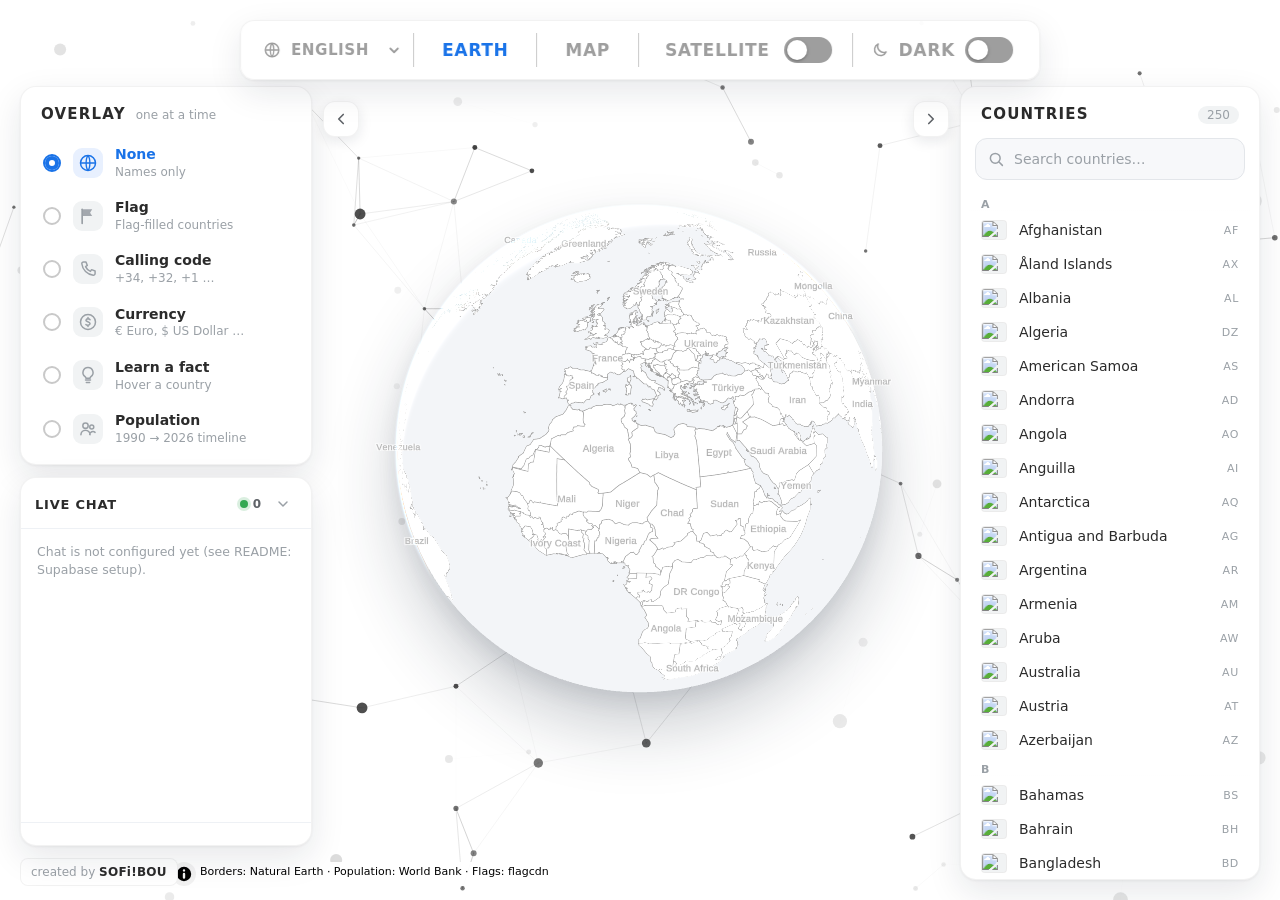
==== index.html @ edfe90d0 "Initial commit: GeoScope globe/map trainer" ====
<!doctype html>
<html lang="en" dir="ltr">
<head>
  <meta charset="utf-8">
  <meta name="viewport" content="width=device-width, initial-scale=1, viewport-fit=cover">
  <!-- Content Security Policy: no inline scripts or eval (wasm-unsafe-eval only allows the Arabic text-shaping WebAssembly), resources only from known origins -->
  <meta http-equiv="Content-Security-Policy" content="default-src 'self'; script-src 'self' 'wasm-unsafe-eval' https://cdn.jsdelivr.net; style-src 'self' 'unsafe-inline' https://fonts.googleapis.com; font-src 'self' https://fonts.gstatic.com data:; img-src 'self' data: blob: https:; connect-src 'self' https://*.supabase.co wss://*.supabase.co https://demotiles.maplibre.org https://server.arcgisonline.com https://flagcdn.com https://cdn.jsdelivr.net; worker-src 'self' blob:; child-src blob:; frame-src 'none'; object-src 'none'; base-uri 'self'; form-action 'self'">
  <meta name="referrer" content="strict-origin-when-cross-origin">
  <title>GeoScope · Globe &amp; map trainer for GeoGuessr</title>
  <meta name="description" content="Interactive 3D globe and 2D map with country directory, flag, calling-code, currency, fact and population overlays, plus live country chat rooms, for GeoGuessr players.">
  <meta name="color-scheme" content="light dark">
  <link rel="icon" href="data:image/svg+xml,%3Csvg xmlns='http://www.w3.org/2000/svg' viewBox='0 0 32 32'%3E%3Ccircle cx='16' cy='16' r='13' fill='%23fff' stroke='%231A73E8' stroke-width='3'/%3E%3Cpath d='M16 3v26M3 16h26M7 8c5 4 13 4 18 0M7 24c5-4 13-4 18 0' fill='none' stroke='%231A73E8' stroke-width='2'/%3E%3C/svg%3E">
  <link rel="preconnect" href="https://fonts.googleapis.com">
  <link rel="preconnect" href="https://fonts.gstatic.com" crossorigin>
  <link href="https://fonts.googleapis.com/css2?family=Roboto:wght@400;500;700;900&family=Noto+Sans+Arabic:wght@400;500;700;900&display=swap" rel="stylesheet">
  <link rel="stylesheet" href="vendor/maplibre-gl.css">
  <link rel="stylesheet" href="css/style.css">
  <script src="js/theme-init.js"></script>
</head>
<body>
  <!-- Animated constellation background (always behind the map) -->
  <canvas id="constellation" aria-hidden="true"></canvas>

  <!-- Soft shadow under the globe (EARTH mode, satellite off) -->
  <div id="globeShadow" class="globe-shadow" aria-hidden="true" hidden></div>

  <!-- Map / globe -->
  <div id="map" role="application" aria-label="Interactive world globe"></div>

  <!-- Top-centre view controls -->
  <nav class="viewbar" aria-label="View controls">
    <label class="viewbar__lang" for="langSelect" data-i18n-title="language">
      <svg viewBox="0 0 24 24" width="18" height="18" aria-hidden="true"><circle cx="12" cy="12" r="9" fill="none" stroke="currentColor" stroke-width="2"/><path d="M3 12h18M12 3c3.2 3.6 3.2 14.4 0 18M12 3c-3.2 3.6-3.2 14.4 0 18" fill="none" stroke="currentColor" stroke-width="1.7"/></svg>
      <select id="langSelect" class="viewbar__select" aria-label="Language">
        <option value="en">English</option>
        <option value="ar">العربية</option>
        <option value="fr">Français</option>
        <option value="es">Español</option>
      </select>
    </label>
    <span class="viewbar__sep" aria-hidden="true"></span>
    <button type="button" class="viewbar__btn is-active" data-view="earth" aria-pressed="true" data-i18n="earth">Earth</button>
    <span class="viewbar__sep" aria-hidden="true"></span>
    <button type="button" class="viewbar__btn" data-view="map" aria-pressed="false" data-i18n="map">Map</button>
    <span class="viewbar__sep" aria-hidden="true"></span>
    <label class="viewbar__toggle" for="satToggle">
      <span class="viewbar__toggle-text" data-i18n="satellite">Satellite</span>
      <input type="checkbox" id="satToggle" class="switch__input">
      <span class="switch" aria-hidden="true"></span>
    </label>
    <span class="viewbar__sep" aria-hidden="true"></span>
    <label class="viewbar__toggle viewbar__toggle--dark" for="darkToggle" data-i18n-title="darkMode">
      <svg class="viewbar__moon" viewBox="0 0 24 24" width="18" height="18" aria-hidden="true"><path d="M20 14.5A8 8 0 0 1 9.5 4a8 8 0 1 0 10.5 10.5z" fill="none" stroke="currentColor" stroke-width="2" stroke-linejoin="round"/></svg>
      <span class="viewbar__toggle-text" data-i18n="dark">Dark</span>
      <input type="checkbox" id="darkToggle" class="switch__input">
      <span class="switch switch--dark" aria-hidden="true"></span>
    </label>
  </nav>

  <!-- Left column: overlay selector + country chat -->
  <div class="left-col" id="leftCol">
    <aside class="panel panel--left" id="overlayPanel" aria-label="Overlay mode">
      <button type="button" class="panel__handle panel__handle--left" id="overlayToggle" aria-label="Collapse overlay panel" aria-expanded="true">
        <svg viewBox="0 0 24 24" width="18" height="18" aria-hidden="true"><path d="M15 6l-6 6 6 6" fill="none" stroke="currentColor" stroke-width="2.2" stroke-linecap="round" stroke-linejoin="round"/></svg>
      </button>
      <header class="panel__head">
        <h2 class="panel__title" data-i18n="overlay">Overlay</h2>
        <span class="panel__hint" data-i18n="oneAtATime">one at a time</span>
      </header>

      <div class="overlay-list" role="radiogroup" aria-label="Overlay mode">
        <label class="overlay-opt">
          <input type="radio" name="overlay" value="none" checked>
          <span class="overlay-opt__radio" aria-hidden="true"></span>
          <span class="overlay-opt__icon" aria-hidden="true">
            <svg viewBox="0 0 24 24"><circle cx="12" cy="12" r="9" fill="none" stroke="currentColor" stroke-width="1.8"/><path d="M3 12h18M12 3c3 3.5 3 14.5 0 18M12 3c-3 3.5-3 14.5 0 18" fill="none" stroke="currentColor" stroke-width="1.6"/></svg>
          </span>
          <span class="overlay-opt__text"><b data-i18n="optNone">None</b><small data-i18n="optNoneSub">Names only</small></span>
        </label>
        <label class="overlay-opt">
          <input type="radio" name="overlay" value="flag">
          <span class="overlay-opt__radio" aria-hidden="true"></span>
          <span class="overlay-opt__icon" aria-hidden="true">
            <svg viewBox="0 0 24 24"><path d="M5 21V4" stroke="currentColor" stroke-width="2" stroke-linecap="round"/><path d="M5 4h12l-2.5 4L17 12H5" fill="currentColor" opacity=".9"/></svg>
          </span>
          <span class="overlay-opt__text"><b data-i18n="optFlag">Flag</b><small data-i18n="optFlagSub">Flag-filled countries</small></span>
        </label>
        <label class="overlay-opt">
          <input type="radio" name="overlay" value="calling">
          <span class="overlay-opt__radio" aria-hidden="true"></span>
          <span class="overlay-opt__icon" aria-hidden="true">
            <svg viewBox="0 0 24 24"><path d="M6.6 3.5h3l1.6 4.2-2.1 1.4a11 11 0 0 0 5.8 5.8l1.4-2.1 4.2 1.6v3a2 2 0 0 1-2.2 2A15.5 15.5 0 0 1 4.6 5.7a2 2 0 0 1 2-2.2z" fill="none" stroke="currentColor" stroke-width="1.8" stroke-linejoin="round"/></svg>
          </span>
          <span class="overlay-opt__text"><b data-i18n="optCalling">Calling code</b><small data-i18n="optCallingSub">+34, +32, +1 …</small></span>
        </label>
        <label class="overlay-opt">
          <input type="radio" name="overlay" value="currency">
          <span class="overlay-opt__radio" aria-hidden="true"></span>
          <span class="overlay-opt__icon" aria-hidden="true">
            <svg viewBox="0 0 24 24"><circle cx="12" cy="12" r="9" fill="none" stroke="currentColor" stroke-width="1.8"/><path d="M14.5 9.2A3 3 0 0 0 9.5 10c0 2 5 1.5 5 4a3 3 0 0 1-5 1M12 6.5v2M12 15.5v2" fill="none" stroke="currentColor" stroke-width="1.8" stroke-linecap="round"/></svg>
          </span>
          <span class="overlay-opt__text"><b data-i18n="optCur">Currency</b><small data-i18n="optCurSub">€ Euro, $ US Dollar …</small></span>
        </label>
        <label class="overlay-opt">
          <input type="radio" name="overlay" value="fact">
          <span class="overlay-opt__radio" aria-hidden="true"></span>
          <span class="overlay-opt__icon" aria-hidden="true">
            <svg viewBox="0 0 24 24"><path d="M9 18h6M10 21h4M12 3a6 6 0 0 0-3.5 10.9c.7.6 1 1.3 1 2.1h5c0-.8.3-1.5 1-2.1A6 6 0 0 0 12 3z" fill="none" stroke="currentColor" stroke-width="1.8" stroke-linecap="round" stroke-linejoin="round"/></svg>
          </span>
          <span class="overlay-opt__text"><b data-i18n="optFact">Learn a fact</b><small data-i18n="optFactSub">Hover a country</small></span>
        </label>
        <label class="overlay-opt">
          <input type="radio" name="overlay" value="population">
          <span class="overlay-opt__radio" aria-hidden="true"></span>
          <span class="overlay-opt__icon" aria-hidden="true">
            <svg viewBox="0 0 24 24"><circle cx="9" cy="8" r="3.2" fill="none" stroke="currentColor" stroke-width="1.8"/><circle cx="16.5" cy="9.5" r="2.4" fill="none" stroke="currentColor" stroke-width="1.8"/><path d="M3.5 19a5.5 5.5 0 0 1 11 0M14 18.5a4 4 0 0 1 6.5-2.5" fill="none" stroke="currentColor" stroke-width="1.8" stroke-linecap="round"/></svg>
          </span>
          <span class="overlay-opt__text"><b data-i18n="optPop">Population</b><small data-i18n="optPopSub">1990 → 2026 timeline</small></span>
        </label>
      </div>

      <!-- Population timeline (visible only in Population mode) -->
      <section class="timeline" id="timeline" hidden aria-label="Population year">
        <div class="timeline__head">
          <span class="timeline__label" data-i18n="year">Year</span>
          <output class="timeline__year" id="yearOut" for="yearSlider">2026</output>
        </div>
        <div class="timeline__track">
          <input type="range" id="yearSlider" min="1990" max="2026" step="1" value="2026" aria-label="Population year">
        </div>
        <div class="timeline__ticks" aria-hidden="true">
          <span>1990</span><span>2002</span><span>2014</span><span>2026</span>
        </div>
        <div class="timeline__world">
          <span data-i18n="worldPop">World population</span>
          <b id="worldPop">–</b>
        </div>
        <p class="timeline__note" id="popNote"></p>
      </section>
    </aside>

    <!-- Country chat (Supabase) -->
    <section class="panel panel--chat" id="chatPanel" aria-label="Country chat">
      <header class="chat__head">
        <span class="chat__flag" id="chatFlag" aria-hidden="true"></span>
        <h2 class="chat__room" id="chatRoom" data-i18n="chatTitle">Live chat</h2>
        <span class="chat__online" id="chatOnline"><i aria-hidden="true"></i><b>0</b></span>
        <button type="button" class="chat__min" id="chatMin" aria-label="Minimise chat" data-i18n-aria="chatMinimise" aria-expanded="true">
          <svg viewBox="0 0 24 24" width="16" height="16" aria-hidden="true"><path d="M6 9l6 6 6-6" fill="none" stroke="currentColor" stroke-width="2.2" stroke-linecap="round" stroke-linejoin="round"/></svg>
        </button>
      </header>
      <div class="chat__body" id="chatBody">
        <p class="chat__hint" id="chatHint" data-i18n="chatSelectCountry">Select a country to join its chat room. Everyone can read; sign in to write.</p>
        <ul class="chat__list" id="chatList" role="log" aria-live="polite" hidden></ul>
      </div>
      <footer class="chat__foot">
        <button type="button" class="chat__google" id="chatSignIn">
          <svg viewBox="0 0 24 24" width="18" height="18" aria-hidden="true"><path fill="#4285F4" d="M21.6 12.2c0-.7-.1-1.4-.2-2H12v3.9h5.4a4.6 4.6 0 0 1-2 3v2.5h3.2c1.9-1.7 3-4.3 3-7.4z"/><path fill="#34A853" d="M12 22c2.7 0 5-.9 6.6-2.4l-3.2-2.5c-.9.6-2 1-3.4 1-2.6 0-4.8-1.8-5.6-4.1H3.1v2.6A10 10 0 0 0 12 22z"/><path fill="#FBBC05" d="M6.4 14a6 6 0 0 1 0-3.9V7.5H3.1a10 10 0 0 0 0 9z"/><path fill="#EA4335" d="M12 6c1.5 0 2.8.5 3.8 1.5l2.8-2.8A10 10 0 0 0 3.1 7.5l3.3 2.6C7.2 7.8 9.4 6 12 6z"/></svg>
          <span data-i18n="chatSignIn">Sign in with Google to chat</span>
        </button>
        <form class="chat__form" id="chatForm" hidden autocomplete="off">
          <img class="chat__me" id="chatMe" alt="" width="28" height="28" referrerpolicy="no-referrer" hidden>
          <input type="text" id="chatInput" class="chat__input" maxlength="500" autocomplete="off" spellcheck="true" placeholder="Message…" aria-label="Message">
          <button type="submit" class="chat__send" id="chatSend" aria-label="Send" data-i18n-aria="chatSend">
            <svg viewBox="0 0 24 24" width="18" height="18" aria-hidden="true"><path d="M3 11.5L20 4l-7.5 17-1.8-7.2L3 11.5z" fill="currentColor"/></svg>
          </button>
          <button type="button" class="chat__out" id="chatSignOut" aria-label="Sign out" data-i18n-aria="chatSignOut" data-i18n-title="chatSignOut">
            <svg viewBox="0 0 24 24" width="16" height="16" aria-hidden="true"><path d="M10 4H5v16h5M14 8l4 4-4 4M8 12h10" fill="none" stroke="currentColor" stroke-width="2" stroke-linecap="round" stroke-linejoin="round"/></svg>
          </button>
        </form>
        <p class="chat__status" id="chatStatus" role="status" hidden></p>
      </footer>
    </section>
  </div>

  <!-- Right panel: country directory -->
  <aside class="panel panel--right" id="dirPanel" aria-label="Country directory">
    <button type="button" class="panel__handle panel__handle--right" id="dirToggle" aria-label="Collapse country list" aria-expanded="true">
      <svg viewBox="0 0 24 24" width="18" height="18" aria-hidden="true"><path d="M9 6l6 6-6 6" fill="none" stroke="currentColor" stroke-width="2.2" stroke-linecap="round" stroke-linejoin="round"/></svg>
    </button>
    <header class="panel__head">
      <h2 class="panel__title" data-i18n="countries">Countries</h2>
      <span class="panel__count" id="dirCount">0</span>
    </header>
    <form class="search" id="dirForm" role="search" autocomplete="off">
      <svg class="search__icon" viewBox="0 0 24 24" aria-hidden="true"><circle cx="11" cy="11" r="6.5" fill="none" stroke="currentColor" stroke-width="2"/><path d="M16 16l4.5 4.5" stroke="currentColor" stroke-width="2" stroke-linecap="round"/></svg>
      <input type="search" id="dirSearch" class="search__input" placeholder="Search countries…" data-i18n-placeholder="searchPlaceholder" maxlength="60" autocomplete="off" spellcheck="false" aria-label="Search countries">
      <button type="button" class="search__clear" id="dirClear" aria-label="Clear search" data-i18n-aria="clearSearch" hidden>×</button>
    </form>
    <ul class="dir" id="dirList" role="listbox" aria-label="All countries A to Z"></ul>
    <p class="dir__empty" id="dirEmpty" data-i18n="noMatch" hidden>No country matches that search.</p>
  </aside>

  <!-- Hover / selection card -->
  <div class="infocard" id="infoCard" hidden>
    <div class="infocard__head">
      <span class="infocard__flag" id="cardFlag"></span>
      <span class="infocard__name" id="cardName"></span>
      <span class="infocard__iso" id="cardIso"></span>
    </div>
    <div class="infocard__body" id="cardBody"></div>
  </div>

  <!-- Room switch confirmation -->
  <div class="modal" id="roomModal" role="dialog" aria-modal="true" aria-labelledby="roomModalTitle" hidden>
    <div class="modal__card">
      <h3 class="modal__title" id="roomModalTitle" data-i18n="switchTitle">Switch chat room?</h3>
      <p class="modal__text" id="roomModalText"></p>
      <p class="modal__note" data-i18n="switchDisclaimer">Switching rooms will connect you to chat members currently viewing this country (they are not required to be residents of this country).</p>
      <div class="modal__actions">
        <button type="button" class="btn btn--ghost" id="roomStay" data-i18n="stay">Stay</button>
        <button type="button" class="btn btn--primary" id="roomSwitch" data-i18n="switchRoom">Switch Room</button>
      </div>
    </div>
  </div>

  <!-- Live site visitors (Supabase Presence) -->
  <div class="visitors" id="visitors" role="status" aria-live="polite" hidden>
    <i class="visitors__dot" aria-hidden="true"></i>
    <b id="visitorsCount">1</b>
    <span data-i18n="visitors">live visitors</span>
  </div>

  <!-- Footer credit -->
  <a class="credit" id="creditLink" href="#" target="_blank" rel="noopener noreferrer">
    <span data-i18n="createdBy">created by</span> <b>SOFi!BOU</b>
  </a>

  <!-- Transient status toast -->
  <div class="toast" id="toast" role="status" aria-live="polite" hidden></div>

  <!-- Loading screen -->
  <div class="loader" id="loader">
    <div class="loader__globe"></div>
    <div class="loader__text" data-i18n="preparing">Preparing the globe…</div>
  </div>

  <script src="vendor/maplibre-gl.js"></script>
  <script src="vendor/topojson-client.min.js"></script>
  <script src="vendor/supabase.js"></script>
  <script src="js/config.js"></script>
  <script src="data/world-topo.js"></script>
  <script src="data/countries.js"></script>
  <script src="data/facts.js"></script>
  <script src="data/facts.fr.js"></script>
  <script src="data/facts.es.js"></script>
  <script src="data/facts.ar.js"></script>
  <script src="js/i18n.js"></script>
  <script src="js/constellation.js"></script>
  <script src="js/geo.js"></script>
  <script src="js/chat.js"></script>
  <script src="js/app.js"></script>
</body>
</html>
---- vendor/maplibre-gl.css ----
.maplibregl-map{font:12px/20px Helvetica Neue,Arial,Helvetica,sans-serif;overflow:hidden;position:relative;-webkit-tap-highlight-color:rgb(0 0 0/0)}.maplibregl-canvas{left:0;position:absolute;top:0}.maplibregl-map:fullscreen{height:100%;width:100%}.maplibregl-ctrl-group button.maplibregl-ctrl-compass{touch-action:none}.maplibregl-canvas-container.maplibregl-interactive,.maplibregl-ctrl-group button.maplibregl-ctrl-compass{cursor:grab;-webkit-user-select:none;-moz-user-select:none;user-select:none}.maplibregl-canvas-container.maplibregl-interactive.maplibregl-track-pointer{cursor:pointer}.maplibregl-canvas-container.maplibregl-interactive:active,.maplibregl-ctrl-group button.maplibregl-ctrl-compass:active{cursor:grabbing}.maplibregl-canvas-container.maplibregl-touch-zoom-rotate,.maplibregl-canvas-container.maplibregl-touch-zoom-rotate .maplibregl-canvas{touch-action:pan-x pan-y}.maplibregl-canvas-container.maplibregl-touch-drag-pan,.maplibregl-canvas-container.maplibregl-touch-drag-pan .maplibregl-canvas{touch-action:pinch-zoom}.maplibregl-canvas-container.maplibregl-touch-zoom-rotate.maplibregl-touch-drag-pan,.maplibregl-canvas-container.maplibregl-touch-zoom-rotate.maplibregl-touch-drag-pan .maplibregl-canvas{touch-action:none}.maplibregl-canvas-container.maplibregl-touch-drag-pan.maplibregl-cooperative-gestures,.maplibregl-canvas-container.maplibregl-touch-drag-pan.maplibregl-cooperative-gestures .maplibregl-canvas{touch-action:pan-x pan-y}.maplibregl-ctrl-bottom-left,.maplibregl-ctrl-bottom-right,.maplibregl-ctrl-top-left,.maplibregl-ctrl-top-right{pointer-events:none;position:absolute;z-index:2}.maplibregl-ctrl-top-left{left:0;top:0}.maplibregl-ctrl-top-right{right:0;top:0}.maplibregl-ctrl-bottom-left{bottom:0;left:0}.maplibregl-ctrl-bottom-right{bottom:0;right:0}.maplibregl-ctrl{clear:both;pointer-events:auto;transform:translate(0)}.maplibregl-ctrl-top-left .maplibregl-ctrl{float:left;margin:10px 0 0 10px}.maplibregl-ctrl-top-right .maplibregl-ctrl{float:right;margin:10px 10px 0 0}.maplibregl-ctrl-bottom-left .maplibregl-ctrl{float:left;margin:0 0 10px 10px}.maplibregl-ctrl-bottom-right .maplibregl-ctrl{float:right;margin:0 10px 10px 0}.maplibregl-ctrl-group{background:#fff;border-radius:4px}.maplibregl-ctrl-group:not(:empty){box-shadow:0 0 0 2px rgba(0,0,0,.1)}@media (forced-colors:active){.maplibregl-ctrl-group:not(:empty){box-shadow:0 0 0 2px ButtonText}}.maplibregl-ctrl-group button{background-color:transparent;border:0;box-sizing:border-box;cursor:pointer;display:block;height:29px;outline:none;padding:0;width:29px}.maplibregl-ctrl-group button+button{border-top:1px solid #ddd}.maplibregl-ctrl button .maplibregl-ctrl-icon{background-position:50%;background-repeat:no-repeat;display:block;height:100%;width:100%}@media (forced-colors:active){.maplibregl-ctrl-icon{background-color:transparent}.maplibregl-ctrl-group button+button{border-top:1px solid ButtonText}}.maplibregl-ctrl button::-moz-focus-inner{border:0;padding:0}.maplibregl-ctrl-attrib-button:focus,.maplibregl-ctrl-group button:focus{box-shadow:0 0 2px 2px #0096ff}.maplibregl-ctrl button:disabled{cursor:not-allowed}.maplibregl-ctrl button:disabled .maplibregl-ctrl-icon{opacity:.25}@media (hover:hover){.maplibregl-ctrl button:not(:disabled):hover{background-color:rgba(0,0,0,.05)}}.maplibregl-ctrl button:not(:disabled):active{background-color:rgba(0,0,0,.05)}.maplibregl-ctrl-group button:focus:focus-visible{box-shadow:0 0 2px 2px #0096ff}.maplibregl-ctrl-group button:focus:not(:focus-visible){box-shadow:none}.maplibregl-ctrl-group button:focus:first-child{border-radius:4px 4px 0 0}.maplibregl-ctrl-group button:focus:last-child{border-radius:0 0 4px 4px}.maplibregl-ctrl-group button:focus:only-child{border-radius:inherit}.maplibregl-ctrl button.maplibregl-ctrl-zoom-out .maplibregl-ctrl-icon{background-image:url("data:image/svg+xml;charset=utf-8,%3Csvg xmlns='http://www.w3.org/2000/svg' width='29' height='29' fill='%23333' viewBox='0 0 29 29'%3E%3Cpath d='M10 13c-.75 0-1.5.75-1.5 1.5S9.25 16 10 16h9c.75 0 1.5-.75 1.5-1.5S19.75 13 19 13z'/%3E%3C/svg%3E")}.maplibregl-ctrl button.maplibregl-ctrl-zoom-in .maplibregl-ctrl-icon{background-image:url("data:image/svg+xml;charset=utf-8,%3Csvg xmlns='http://www.w3.org/2000/svg' width='29' height='29' fill='%23333' viewBox='0 0 29 29'%3E%3Cpath d='M14.5 8.5c-.75 0-1.5.75-1.5 1.5v3h-3c-.75 0-1.5.75-1.5 1.5S9.25 16 10 16h3v3c0 .75.75 1.5 1.5 1.5S16 19.75 16 19v-3h3c.75 0 1.5-.75 1.5-1.5S19.75 13 19 13h-3v-3c0-.75-.75-1.5-1.5-1.5'/%3E%3C/svg%3E")}@media (forced-colors:active){.maplibregl-ctrl button.maplibregl-ctrl-zoom-out .maplibregl-ctrl-icon{background-image:url("data:image/svg+xml;charset=utf-8,%3Csvg xmlns='http://www.w3.org/2000/svg' width='29' height='29' fill='%23fff' viewBox='0 0 29 29'%3E%3Cpath d='M10 13c-.75 0-1.5.75-1.5 1.5S9.25 16 10 16h9c.75 0 1.5-.75 1.5-1.5S19.75 13 19 13z'/%3E%3C/svg%3E")}.maplibregl-ctrl button.maplibregl-ctrl-zoom-in .maplibregl-ctrl-icon{background-image:url("data:image/svg+xml;charset=utf-8,%3Csvg xmlns='http://www.w3.org/2000/svg' width='29' height='29' fill='%23fff' viewBox='0 0 29 29'%3E%3Cpath d='M14.5 8.5c-.75 0-1.5.75-1.5 1.5v3h-3c-.75 0-1.5.75-1.5 1.5S9.25 16 10 16h3v3c0 .75.75 1.5 1.5 1.5S16 19.75 16 19v-3h3c.75 0 1.5-.75 1.5-1.5S19.75 13 19 13h-3v-3c0-.75-.75-1.5-1.5-1.5'/%3E%3C/svg%3E")}}@media (forced-colors:active) and (prefers-color-scheme:light){.maplibregl-ctrl button.maplibregl-ctrl-zoom-out .maplibregl-ctrl-icon{background-image:url("data:image/svg+xml;charset=utf-8,%3Csvg xmlns='http://www.w3.org/2000/svg' width='29' height='29' viewBox='0 0 29 29'%3E%3Cpath d='M10 13c-.75 0-1.5.75-1.5 1.5S9.25 16 10 16h9c.75 0 1.5-.75 1.5-1.5S19.75 13 19 13z'/%3E%3C/svg%3E")}.maplibregl-ctrl button.maplibregl-ctrl-zoom-in .maplibregl-ctrl-icon{background-image:url("data:image/svg+xml;charset=utf-8,%3Csvg xmlns='http://www.w3.org/2000/svg' width='29' height='29' viewBox='0 0 29 29'%3E%3Cpath d='M14.5 8.5c-.75 0-1.5.75-1.5 1.5v3h-3c-.75 0-1.5.75-1.5 1.5S9.25 16 10 16h3v3c0 .75.75 1.5 1.5 1.5S16 19.75 16 19v-3h3c.75 0 1.5-.75 1.5-1.5S19.75 13 19 13h-3v-3c0-.75-.75-1.5-1.5-1.5'/%3E%3C/svg%3E")}}.maplibregl-ctrl button.maplibregl-ctrl-fullscreen .maplibregl-ctrl-icon{background-image:url("data:image/svg+xml;charset=utf-8,%3Csvg xmlns='http://www.w3.org/2000/svg' width='29' height='29' fill='%23333' viewBox='0 0 29 29'%3E%3Cpath d='M24 16v5.5c0 1.75-.75 2.5-2.5 2.5H16v-1l3-1.5-4-5.5 1-1 5.5 4 1.5-3zM6 16l1.5 3 5.5-4 1 1-4 5.5 3 1.5v1H7.5C5.75 24 5 23.25 5 21.5V16zm7-11v1l-3 1.5 4 5.5-1 1-5.5-4L6 13H5V7.5C5 5.75 5.75 5 7.5 5zm11 2.5c0-1.75-.75-2.5-2.5-2.5H16v1l3 1.5-4 5.5 1 1 5.5-4 1.5 3h1z'/%3E%3C/svg%3E")}.maplibregl-ctrl button.maplibregl-ctrl-shrink .maplibregl-ctrl-icon{background-image:url("data:image/svg+xml;charset=utf-8,%3Csvg xmlns='http://www.w3.org/2000/svg' width='29' height='29' viewBox='0 0 29 29'%3E%3Cpath d='M18.5 16c-1.75 0-2.5.75-2.5 2.5V24h1l1.5-3 5.5 4 1-1-4-5.5 3-1.5v-1zM13 18.5c0-1.75-.75-2.5-2.5-2.5H5v1l3 1.5L4 24l1 1 5.5-4 1.5 3h1zm3-8c0 1.75.75 2.5 2.5 2.5H24v-1l-3-1.5L25 5l-1-1-5.5 4L17 5h-1zM10.5 13c1.75 0 2.5-.75 2.5-2.5V5h-1l-1.5 3L5 4 4 5l4 5.5L5 12v1z'/%3E%3C/svg%3E")}@media (forced-colors:active){.maplibregl-ctrl button.maplibregl-ctrl-fullscreen .maplibregl-ctrl-icon{background-image:url("data:image/svg+xml;charset=utf-8,%3Csvg xmlns='http://www.w3.org/2000/svg' width='29' height='29' fill='%23fff' viewBox='0 0 29 29'%3E%3Cpath d='M24 16v5.5c0 1.75-.75 2.5-2.5 2.5H16v-1l3-1.5-4-5.5 1-1 5.5 4 1.5-3zM6 16l1.5 3 5.5-4 1 1-4 5.5 3 1.5v1H7.5C5.75 24 5 23.25 5 21.5V16zm7-11v1l-3 1.5 4 5.5-1 1-5.5-4L6 13H5V7.5C5 5.75 5.75 5 7.5 5zm11 2.5c0-1.75-.75-2.5-2.5-2.5H16v1l3 1.5-4 5.5 1 1 5.5-4 1.5 3h1z'/%3E%3C/svg%3E")}.maplibregl-ctrl button.maplibregl-ctrl-shrink .maplibregl-ctrl-icon{background-image:url("data:image/svg+xml;charset=utf-8,%3Csvg xmlns='http://www.w3.org/2000/svg' width='29' height='29' fill='%23fff' viewBox='0 0 29 29'%3E%3Cpath d='M18.5 16c-1.75 0-2.5.75-2.5 2.5V24h1l1.5-3 5.5 4 1-1-4-5.5 3-1.5v-1zM13 18.5c0-1.75-.75-2.5-2.5-2.5H5v1l3 1.5L4 24l1 1 5.5-4 1.5 3h1zm3-8c0 1.75.75 2.5 2.5 2.5H24v-1l-3-1.5L25 5l-1-1-5.5 4L17 5h-1zM10.5 13c1.75 0 2.5-.75 2.5-2.5V5h-1l-1.5 3L5 4 4 5l4 5.5L5 12v1z'/%3E%3C/svg%3E")}}@media (forced-colors:active) and (prefers-color-scheme:light){.maplibregl-ctrl button.maplibregl-ctrl-fullscreen .maplibregl-ctrl-icon{background-image:url("data:image/svg+xml;charset=utf-8,%3Csvg xmlns='http://www.w3.org/2000/svg' width='29' height='29' viewBox='0 0 29 29'%3E%3Cpath d='M24 16v5.5c0 1.75-.75 2.5-2.5 2.5H16v-1l3-1.5-4-5.5 1-1 5.5 4 1.5-3zM6 16l1.5 3 5.5-4 1 1-4 5.5 3 1.5v1H7.5C5.75 24 5 23.25 5 21.5V16zm7-11v1l-3 1.5 4 5.5-1 1-5.5-4L6 13H5V7.5C5 5.75 5.75 5 7.5 5zm11 2.5c0-1.75-.75-2.5-2.5-2.5H16v1l3 1.5-4 5.5 1 1 5.5-4 1.5 3h1z'/%3E%3C/svg%3E")}.maplibregl-ctrl button.maplibregl-ctrl-shrink .maplibregl-ctrl-icon{background-image:url("data:image/svg+xml;charset=utf-8,%3Csvg xmlns='http://www.w3.org/2000/svg' width='29' height='29' viewBox='0 0 29 29'%3E%3Cpath d='M18.5 16c-1.75 0-2.5.75-2.5 2.5V24h1l1.5-3 5.5 4 1-1-4-5.5 3-1.5v-1zM13 18.5c0-1.75-.75-2.5-2.5-2.5H5v1l3 1.5L4 24l1 1 5.5-4 1.5 3h1zm3-8c0 1.75.75 2.5 2.5 2.5H24v-1l-3-1.5L25 5l-1-1-5.5 4L17 5h-1zM10.5 13c1.75 0 2.5-.75 2.5-2.5V5h-1l-1.5 3L5 4 4 5l4 5.5L5 12v1z'/%3E%3C/svg%3E")}}.maplibregl-ctrl button.maplibregl-ctrl-compass .maplibregl-ctrl-icon{background-image:url("data:image/svg+xml;charset=utf-8,%3Csvg xmlns='http://www.w3.org/2000/svg' width='29' height='29' fill='%23333' viewBox='0 0 29 29'%3E%3Cpath d='m10.5 14 4-8 4 8z'/%3E%3Cpath fill='%23ccc' d='m10.5 16 4 8 4-8z'/%3E%3C/svg%3E")}@media (forced-colors:active){.maplibregl-ctrl button.maplibregl-ctrl-compass .maplibregl-ctrl-icon{background-image:url("data:image/svg+xml;charset=utf-8,%3Csvg xmlns='http://www.w3.org/2000/svg' width='29' height='29' fill='%23fff' viewBox='0 0 29 29'%3E%3Cpath d='m10.5 14 4-8 4 8z'/%3E%3Cpath fill='%23ccc' d='m10.5 16 4 8 4-8z'/%3E%3C/svg%3E")}}@media (forced-colors:active) and (prefers-color-scheme:light){.maplibregl-ctrl button.maplibregl-ctrl-compass .maplibregl-ctrl-icon{background-image:url("data:image/svg+xml;charset=utf-8,%3Csvg xmlns='http://www.w3.org/2000/svg' width='29' height='29' viewBox='0 0 29 29'%3E%3Cpath d='m10.5 14 4-8 4 8z'/%3E%3Cpath fill='%23ccc' d='m10.5 16 4 8 4-8z'/%3E%3C/svg%3E")}}.maplibregl-ctrl button.maplibregl-ctrl-globe .maplibregl-ctrl-icon{background-image:url("data:image/svg+xml;charset=utf-8,%3Csvg xmlns='http://www.w3.org/2000/svg' width='22' height='22' fill='none' stroke='%23333' viewBox='0 0 22 22'%3E%3Ccircle cx='11' cy='11' r='8.5'/%3E%3Cpath d='M17.5 11c0 4.819-3.02 8.5-6.5 8.5S4.5 15.819 4.5 11 7.52 2.5 11 2.5s6.5 3.681 6.5 8.5Z'/%3E%3Cpath d='M13.5 11c0 2.447-.331 4.64-.853 6.206-.262.785-.562 1.384-.872 1.777-.314.399-.58.517-.775.517s-.461-.118-.775-.517c-.31-.393-.61-.992-.872-1.777C8.831 15.64 8.5 13.446 8.5 11s.331-4.64.853-6.206c.262-.785.562-1.384.872-1.777.314-.399.58-.517.775-.517s.461.118.775.517c.31.393.61.992.872 1.777.522 1.565.853 3.76.853 6.206Z'/%3E%3Cpath d='M11 7.5c-1.909 0-3.622-.166-4.845-.428-.616-.132-1.08-.283-1.379-.434a1.3 1.3 0 0 1-.224-.138q.07-.058.224-.138c.299-.151.763-.302 1.379-.434C7.378 5.666 9.091 5.5 11 5.5s3.622.166 4.845.428c.616.132 1.08.283 1.379.434.105.053.177.1.224.138q-.07.058-.224.138c-.299.151-.763.302-1.379.434-1.223.262-2.936.428-4.845.428ZM4.486 6.436ZM11 16.5c-1.909 0-3.622-.166-4.845-.428-.616-.132-1.08-.283-1.379-.434a1.3 1.3 0 0 1-.224-.138 1.3 1.3 0 0 1 .224-.138c.299-.151.763-.302 1.379-.434C7.378 14.666 9.091 14.5 11 14.5s3.622.166 4.845.428c.616.132 1.08.283 1.379.434.105.053.177.1.224.138a1.3 1.3 0 0 1-.224.138c-.299.151-.763.302-1.379.434-1.223.262-2.936.428-4.845.428Zm-6.514-1.064ZM11 12.5c-2.46 0-4.672-.222-6.255-.574-.796-.177-1.406-.38-1.805-.59a1.5 1.5 0 0 1-.39-.272.3.3 0 0 1-.047-.064.3.3 0 0 1 .048-.064c.066-.073.189-.167.389-.272.399-.21 1.009-.413 1.805-.59C6.328 9.722 8.54 9.5 11 9.5s4.672.222 6.256.574c.795.177 1.405.38 1.804.59.2.105.323.2.39.272a.3.3 0 0 1 .047.064.3.3 0 0 1-.048.064 1.4 1.4 0 0 1-.389.272c-.399.21-1.009.413-1.804.59-1.584.352-3.796.574-6.256.574Zm-8.501-1.51v.002zm0 .018v.002zm17.002.002v-.002zm0-.018v-.002z'/%3E%3C/svg%3E")}.maplibregl-ctrl button.maplibregl-ctrl-globe-enabled .maplibregl-ctrl-icon{background-image:url("data:image/svg+xml;charset=utf-8,%3Csvg xmlns='http://www.w3.org/2000/svg' width='22' height='22' fill='none' stroke='%2333b5e5' viewBox='0 0 22 22'%3E%3Ccircle cx='11' cy='11' r='8.5'/%3E%3Cpath d='M17.5 11c0 4.819-3.02 8.5-6.5 8.5S4.5 15.819 4.5 11 7.52 2.5 11 2.5s6.5 3.681 6.5 8.5Z'/%3E%3Cpath d='M13.5 11c0 2.447-.331 4.64-.853 6.206-.262.785-.562 1.384-.872 1.777-.314.399-.58.517-.775.517s-.461-.118-.775-.517c-.31-.393-.61-.992-.872-1.777C8.831 15.64 8.5 13.446 8.5 11s.331-4.64.853-6.206c.262-.785.562-1.384.872-1.777.314-.399.58-.517.775-.517s.461.118.775.517c.31.393.61.992.872 1.777.522 1.565.853 3.76.853 6.206Z'/%3E%3Cpath d='M11 7.5c-1.909 0-3.622-.166-4.845-.428-.616-.132-1.08-.283-1.379-.434a1.3 1.3 0 0 1-.224-.138q.07-.058.224-.138c.299-.151.763-.302 1.379-.434C7.378 5.666 9.091 5.5 11 5.5s3.622.166 4.845.428c.616.132 1.08.283 1.379.434.105.053.177.1.224.138q-.07.058-.224.138c-.299.151-.763.302-1.379.434-1.223.262-2.936.428-4.845.428ZM4.486 6.436ZM11 16.5c-1.909 0-3.622-.166-4.845-.428-.616-.132-1.08-.283-1.379-.434a1.3 1.3 0 0 1-.224-.138 1.3 1.3 0 0 1 .224-.138c.299-.151.763-.302 1.379-.434C7.378 14.666 9.091 14.5 11 14.5s3.622.166 4.845.428c.616.132 1.08.283 1.379.434.105.053.177.1.224.138a1.3 1.3 0 0 1-.224.138c-.299.151-.763.302-1.379.434-1.223.262-2.936.428-4.845.428Zm-6.514-1.064ZM11 12.5c-2.46 0-4.672-.222-6.255-.574-.796-.177-1.406-.38-1.805-.59a1.5 1.5 0 0 1-.39-.272.3.3 0 0 1-.047-.064.3.3 0 0 1 .048-.064c.066-.073.189-.167.389-.272.399-.21 1.009-.413 1.805-.59C6.328 9.722 8.54 9.5 11 9.5s4.672.222 6.256.574c.795.177 1.405.38 1.804.59.2.105.323.2.39.272a.3.3 0 0 1 .047.064.3.3 0 0 1-.048.064 1.4 1.4 0 0 1-.389.272c-.399.21-1.009.413-1.804.59-1.584.352-3.796.574-6.256.574Zm-8.501-1.51v.002zm0 .018v.002zm17.002.002v-.002zm0-.018v-.002z'/%3E%3C/svg%3E")}.maplibregl-ctrl button.maplibregl-ctrl-terrain .maplibregl-ctrl-icon{background-image:url("data:image/svg+xml;charset=utf-8,%3Csvg xmlns='http://www.w3.org/2000/svg' width='22' height='22' fill='%23333' viewBox='0 0 22 22'%3E%3Cpath d='m1.754 13.406 4.453-4.851 3.09 3.09 3.281 3.277.969-.969-3.309-3.312 3.844-4.121 6.148 6.886h1.082v-.855l-7.207-8.07-4.84 5.187L6.169 6.57l-5.48 5.965v.871ZM.688 16.844h20.625v1.375H.688Zm0 0'/%3E%3C/svg%3E")}.maplibregl-ctrl button.maplibregl-ctrl-terrain-enabled .maplibregl-ctrl-icon{background-image:url("data:image/svg+xml;charset=utf-8,%3Csvg xmlns='http://www.w3.org/2000/svg' width='22' height='22' fill='%2333b5e5' viewBox='0 0 22 22'%3E%3Cpath d='m1.754 13.406 4.453-4.851 3.09 3.09 3.281 3.277.969-.969-3.309-3.312 3.844-4.121 6.148 6.886h1.082v-.855l-7.207-8.07-4.84 5.187L6.169 6.57l-5.48 5.965v.871ZM.688 16.844h20.625v1.375H.688Zm0 0'/%3E%3C/svg%3E")}.maplibregl-ctrl button.maplibregl-ctrl-geolocate .maplibregl-ctrl-icon{background-image:url("data:image/svg+xml;charset=utf-8,%3Csvg xmlns='http://www.w3.org/2000/svg' width='29' height='29' fill='%23333' viewBox='0 0 20 20'%3E%3Cpath d='M10 4C9 4 9 5 9 5v.1A5 5 0 0 0 5.1 9H5s-1 0-1 1 1 1 1 1h.1A5 5 0 0 0 9 14.9v.1s0 1 1 1 1-1 1-1v-.1a5 5 0 0 0 3.9-3.9h.1s1 0 1-1-1-1-1-1h-.1A5 5 0 0 0 11 5.1V5s0-1-1-1m0 2.5a3.5 3.5 0 1 1 0 7 3.5 3.5 0 1 1 0-7'/%3E%3Ccircle cx='10' cy='10' r='2'/%3E%3C/svg%3E")}.maplibregl-ctrl button.maplibregl-ctrl-geolocate:disabled .maplibregl-ctrl-icon{background-image:url("data:image/svg+xml;charset=utf-8,%3Csvg xmlns='http://www.w3.org/2000/svg' width='29' height='29' fill='%23aaa' viewBox='0 0 20 20'%3E%3Cpath d='M10 4C9 4 9 5 9 5v.1A5 5 0 0 0 5.1 9H5s-1 0-1 1 1 1 1 1h.1A5 5 0 0 0 9 14.9v.1s0 1 1 1 1-1 1-1v-.1a5 5 0 0 0 3.9-3.9h.1s1 0 1-1-1-1-1-1h-.1A5 5 0 0 0 11 5.1V5s0-1-1-1m0 2.5a3.5 3.5 0 1 1 0 7 3.5 3.5 0 1 1 0-7'/%3E%3Ccircle cx='10' cy='10' r='2'/%3E%3Cpath fill='red' d='m14 5 1 1-9 9-1-1z'/%3E%3C/svg%3E")}.maplibregl-ctrl button.maplibregl-ctrl-geolocate.maplibregl-ctrl-geolocate-active .maplibregl-ctrl-icon{background-image:url("data:image/svg+xml;charset=utf-8,%3Csvg xmlns='http://www.w3.org/2000/svg' width='29' height='29' fill='%2333b5e5' viewBox='0 0 20 20'%3E%3Cpath d='M10 4C9 4 9 5 9 5v.1A5 5 0 0 0 5.1 9H5s-1 0-1 1 1 1 1 1h.1A5 5 0 0 0 9 14.9v.1s0 1 1 1 1-1 1-1v-.1a5 5 0 0 0 3.9-3.9h.1s1 0 1-1-1-1-1-1h-.1A5 5 0 0 0 11 5.1V5s0-1-1-1m0 2.5a3.5 3.5 0 1 1 0 7 3.5 3.5 0 1 1 0-7'/%3E%3Ccircle cx='10' cy='10' r='2'/%3E%3C/svg%3E")}.maplibregl-ctrl button.maplibregl-ctrl-geolocate.maplibregl-ctrl-geolocate-active-error .maplibregl-ctrl-icon{background-image:url("data:image/svg+xml;charset=utf-8,%3Csvg xmlns='http://www.w3.org/2000/svg' width='29' height='29' fill='%23e58978' viewBox='0 0 20 20'%3E%3Cpath d='M10 4C9 4 9 5 9 5v.1A5 5 0 0 0 5.1 9H5s-1 0-1 1 1 1 1 1h.1A5 5 0 0 0 9 14.9v.1s0 1 1 1 1-1 1-1v-.1a5 5 0 0 0 3.9-3.9h.1s1 0 1-1-1-1-1-1h-.1A5 5 0 0 0 11 5.1V5s0-1-1-1m0 2.5a3.5 3.5 0 1 1 0 7 3.5 3.5 0 1 1 0-7'/%3E%3Ccircle cx='10' cy='10' r='2'/%3E%3C/svg%3E")}.maplibregl-ctrl button.maplibregl-ctrl-geolocate.maplibregl-ctrl-geolocate-background .maplibregl-ctrl-icon{background-image:url("data:image/svg+xml;charset=utf-8,%3Csvg xmlns='http://www.w3.org/2000/svg' width='29' height='29' fill='%2333b5e5' viewBox='0 0 20 20'%3E%3Cpath d='M10 4C9 4 9 5 9 5v.1A5 5 0 0 0 5.1 9H5s-1 0-1 1 1 1 1 1h.1A5 5 0 0 0 9 14.9v.1s0 1 1 1 1-1 1-1v-.1a5 5 0 0 0 3.9-3.9h.1s1 0 1-1-1-1-1-1h-.1A5 5 0 0 0 11 5.1V5s0-1-1-1m0 2.5a3.5 3.5 0 1 1 0 7 3.5 3.5 0 1 1 0-7'/%3E%3C/svg%3E")}.maplibregl-ctrl button.maplibregl-ctrl-geolocate.maplibregl-ctrl-geolocate-background-error .maplibregl-ctrl-icon{background-image:url("data:image/svg+xml;charset=utf-8,%3Csvg xmlns='http://www.w3.org/2000/svg' width='29' height='29' fill='%23e54e33' viewBox='0 0 20 20'%3E%3Cpath d='M10 4C9 4 9 5 9 5v.1A5 5 0 0 0 5.1 9H5s-1 0-1 1 1 1 1 1h.1A5 5 0 0 0 9 14.9v.1s0 1 1 1 1-1 1-1v-.1a5 5 0 0 0 3.9-3.9h.1s1 0 1-1-1-1-1-1h-.1A5 5 0 0 0 11 5.1V5s0-1-1-1m0 2.5a3.5 3.5 0 1 1 0 7 3.5 3.5 0 1 1 0-7'/%3E%3C/svg%3E")}.maplibregl-ctrl button.maplibregl-ctrl-geolocate.maplibregl-ctrl-geolocate-waiting .maplibregl-ctrl-icon{animation:maplibregl-spin 2s linear infinite}@media (forced-colors:active){.maplibregl-ctrl button.maplibregl-ctrl-geolocate .maplibregl-ctrl-icon{background-image:url("data:image/svg+xml;charset=utf-8,%3Csvg xmlns='http://www.w3.org/2000/svg' width='29' height='29' fill='%23fff' viewBox='0 0 20 20'%3E%3Cpath d='M10 4C9 4 9 5 9 5v.1A5 5 0 0 0 5.1 9H5s-1 0-1 1 1 1 1 1h.1A5 5 0 0 0 9 14.9v.1s0 1 1 1 1-1 1-1v-.1a5 5 0 0 0 3.9-3.9h.1s1 0 1-1-1-1-1-1h-.1A5 5 0 0 0 11 5.1V5s0-1-1-1m0 2.5a3.5 3.5 0 1 1 0 7 3.5 3.5 0 1 1 0-7'/%3E%3Ccircle cx='10' cy='10' r='2'/%3E%3C/svg%3E")}.maplibregl-ctrl button.maplibregl-ctrl-geolocate:disabled .maplibregl-ctrl-icon{background-image:url("data:image/svg+xml;charset=utf-8,%3Csvg xmlns='http://www.w3.org/2000/svg' width='29' height='29' fill='%23999' viewBox='0 0 20 20'%3E%3Cpath d='M10 4C9 4 9 5 9 5v.1A5 5 0 0 0 5.1 9H5s-1 0-1 1 1 1 1 1h.1A5 5 0 0 0 9 14.9v.1s0 1 1 1 1-1 1-1v-.1a5 5 0 0 0 3.9-3.9h.1s1 0 1-1-1-1-1-1h-.1A5 5 0 0 0 11 5.1V5s0-1-1-1m0 2.5a3.5 3.5 0 1 1 0 7 3.5 3.5 0 1 1 0-7'/%3E%3Ccircle cx='10' cy='10' r='2'/%3E%3Cpath fill='red' d='m14 5 1 1-9 9-1-1z'/%3E%3C/svg%3E")}.maplibregl-ctrl button.maplibregl-ctrl-geolocate.maplibregl-ctrl-geolocate-active .maplibregl-ctrl-icon{background-image:url("data:image/svg+xml;charset=utf-8,%3Csvg xmlns='http://www.w3.org/2000/svg' width='29' height='29' fill='%2333b5e5' viewBox='0 0 20 20'%3E%3Cpath d='M10 4C9 4 9 5 9 5v.1A5 5 0 0 0 5.1 9H5s-1 0-1 1 1 1 1 1h.1A5 5 0 0 0 9 14.9v.1s0 1 1 1 1-1 1-1v-.1a5 5 0 0 0 3.9-3.9h.1s1 0 1-1-1-1-1-1h-.1A5 5 0 0 0 11 5.1V5s0-1-1-1m0 2.5a3.5 3.5 0 1 1 0 7 3.5 3.5 0 1 1 0-7'/%3E%3Ccircle cx='10' cy='10' r='2'/%3E%3C/svg%3E")}.maplibregl-ctrl button.maplibregl-ctrl-geolocate.maplibregl-ctrl-geolocate-active-error .maplibregl-ctrl-icon{background-image:url("data:image/svg+xml;charset=utf-8,%3Csvg xmlns='http://www.w3.org/2000/svg' width='29' height='29' fill='%23e58978' viewBox='0 0 20 20'%3E%3Cpath d='M10 4C9 4 9 5 9 5v.1A5 5 0 0 0 5.1 9H5s-1 0-1 1 1 1 1 1h.1A5 5 0 0 0 9 14.9v.1s0 1 1 1 1-1 1-1v-.1a5 5 0 0 0 3.9-3.9h.1s1 0 1-1-1-1-1-1h-.1A5 5 0 0 0 11 5.1V5s0-1-1-1m0 2.5a3.5 3.5 0 1 1 0 7 3.5 3.5 0 1 1 0-7'/%3E%3Ccircle cx='10' cy='10' r='2'/%3E%3C/svg%3E")}.maplibregl-ctrl button.maplibregl-ctrl-geolocate.maplibregl-ctrl-geolocate-background .maplibregl-ctrl-icon{background-image:url("data:image/svg+xml;charset=utf-8,%3Csvg xmlns='http://www.w3.org/2000/svg' width='29' height='29' fill='%2333b5e5' viewBox='0 0 20 20'%3E%3Cpath d='M10 4C9 4 9 5 9 5v.1A5 5 0 0 0 5.1 9H5s-1 0-1 1 1 1 1 1h.1A5 5 0 0 0 9 14.9v.1s0 1 1 1 1-1 1-1v-.1a5 5 0 0 0 3.9-3.9h.1s1 0 1-1-1-1-1-1h-.1A5 5 0 0 0 11 5.1V5s0-1-1-1m0 2.5a3.5 3.5 0 1 1 0 7 3.5 3.5 0 1 1 0-7'/%3E%3C/svg%3E")}.maplibregl-ctrl button.maplibregl-ctrl-geolocate.maplibregl-ctrl-geolocate-background-error .maplibregl-ctrl-icon{background-image:url("data:image/svg+xml;charset=utf-8,%3Csvg xmlns='http://www.w3.org/2000/svg' width='29' height='29' fill='%23e54e33' viewBox='0 0 20 20'%3E%3Cpath d='M10 4C9 4 9 5 9 5v.1A5 5 0 0 0 5.1 9H5s-1 0-1 1 1 1 1 1h.1A5 5 0 0 0 9 14.9v.1s0 1 1 1 1-1 1-1v-.1a5 5 0 0 0 3.9-3.9h.1s1 0 1-1-1-1-1-1h-.1A5 5 0 0 0 11 5.1V5s0-1-1-1m0 2.5a3.5 3.5 0 1 1 0 7 3.5 3.5 0 1 1 0-7'/%3E%3C/svg%3E")}}@media (forced-colors:active) and (prefers-color-scheme:light){.maplibregl-ctrl button.maplibregl-ctrl-geolocate .maplibregl-ctrl-icon{background-image:url("data:image/svg+xml;charset=utf-8,%3Csvg xmlns='http://www.w3.org/2000/svg' width='29' height='29' viewBox='0 0 20 20'%3E%3Cpath d='M10 4C9 4 9 5 9 5v.1A5 5 0 0 0 5.1 9H5s-1 0-1 1 1 1 1 1h.1A5 5 0 0 0 9 14.9v.1s0 1 1 1 1-1 1-1v-.1a5 5 0 0 0 3.9-3.9h.1s1 0 1-1-1-1-1-1h-.1A5 5 0 0 0 11 5.1V5s0-1-1-1m0 2.5a3.5 3.5 0 1 1 0 7 3.5 3.5 0 1 1 0-7'/%3E%3Ccircle cx='10' cy='10' r='2'/%3E%3C/svg%3E")}.maplibregl-ctrl button.maplibregl-ctrl-geolocate:disabled .maplibregl-ctrl-icon{background-image:url("data:image/svg+xml;charset=utf-8,%3Csvg xmlns='http://www.w3.org/2000/svg' width='29' height='29' fill='%23666' viewBox='0 0 20 20'%3E%3Cpath d='M10 4C9 4 9 5 9 5v.1A5 5 0 0 0 5.1 9H5s-1 0-1 1 1 1 1 1h.1A5 5 0 0 0 9 14.9v.1s0 1 1 1 1-1 1-1v-.1a5 5 0 0 0 3.9-3.9h.1s1 0 1-1-1-1-1-1h-.1A5 5 0 0 0 11 5.1V5s0-1-1-1m0 2.5a3.5 3.5 0 1 1 0 7 3.5 3.5 0 1 1 0-7'/%3E%3Ccircle cx='10' cy='10' r='2'/%3E%3Cpath fill='red' d='m14 5 1 1-9 9-1-1z'/%3E%3C/svg%3E")}}@keyframes maplibregl-spin{0%{transform:rotate(0deg)}to{transform:rotate(1turn)}}a.maplibregl-ctrl-logo{background-image:url("data:image/svg+xml;charset=utf-8,%3Csvg xmlns='http://www.w3.org/2000/svg' width='88' height='23' fill='none'%3E%3Cpath fill='%23000' fill-opacity='.4' fill-rule='evenodd' d='M17.408 16.796h-1.827l2.501-12.095h.198l3.324 6.533.988 2.19.988-2.19 3.258-6.533h.181l2.6 12.095h-1.81l-1.218-5.644-.362-1.71-.658 1.71-2.929 5.644h-.098l-2.914-5.644-.757-1.71-.345 1.71zm1.958-3.42-.726 3.663a1.255 1.255 0 0 1-1.232 1.011h-1.827a1.255 1.255 0 0 1-1.229-1.509l2.501-12.095a1.255 1.255 0 0 1 1.23-1.001h.197a1.25 1.25 0 0 1 1.12.685l3.19 6.273 3.125-6.263a1.25 1.25 0 0 1 1.123-.695h.181a1.255 1.255 0 0 1 1.227.991l1.443 6.71a5 5 0 0 1 .314-.787l.009-.016a4.6 4.6 0 0 1 1.777-1.887c.782-.46 1.668-.667 2.611-.667a4.6 4.6 0 0 1 1.7.32l.306.134c.21-.16.474-.256.759-.256h1.694a1.255 1.255 0 0 1 1.212.925 1.255 1.255 0 0 1 1.212-.925h1.711c.284 0 .545.094.755.252.613-.3 1.312-.45 2.075-.45 1.356 0 2.557.445 3.482 1.4q.47.48.763 1.064V4.701a1.255 1.255 0 0 1 1.255-1.255h1.86A1.255 1.255 0 0 1 54.44 4.7v9.194h2.217c.19 0 .37.043.532.118v-4.77c0-.356.147-.678.385-.906a2.42 2.42 0 0 1-.682-1.71c0-.665.267-1.253.735-1.7a2.45 2.45 0 0 1 1.722-.674 2.43 2.43 0 0 1 1.705.675q.318.302.504.683V4.7a1.255 1.255 0 0 1 1.255-1.255h1.744A1.255 1.255 0 0 1 65.812 4.7v3.335a4.8 4.8 0 0 1 1.526-.246c.938 0 1.817.214 2.59.69a4.47 4.47 0 0 1 1.67 1.743v-.98a1.255 1.255 0 0 1 1.256-1.256h1.777c.233 0 .451.064.639.174a3.4 3.4 0 0 1 1.567-.372c.346 0 .861.02 1.285.232a1.25 1.25 0 0 1 .689 1.004 4.7 4.7 0 0 1 .853-.588c.795-.44 1.675-.647 2.61-.647 1.385 0 2.65.39 3.525 1.396.836.938 1.168 2.173 1.168 3.528q-.001.515-.056 1.051a1.255 1.255 0 0 1-.947 1.09l.408.952a1.255 1.255 0 0 1-.477 1.552c-.418.268-.92.463-1.458.612-.613.171-1.304.244-2.049.244-1.06 0-2.043-.207-2.886-.698l-.015-.008c-.798-.48-1.419-1.135-1.818-1.963l-.004-.008a5.8 5.8 0 0 1-.548-2.512q0-.429.053-.843a1.3 1.3 0 0 1-.333-.086l-.166-.004c-.223 0-.426.062-.643.228-.03.024-.142.139-.142.59v3.883a1.255 1.255 0 0 1-1.256 1.256h-1.777a1.255 1.255 0 0 1-1.256-1.256V15.69l-.032.057a4.8 4.8 0 0 1-1.86 1.833 5.04 5.04 0 0 1-2.484.634 4.5 4.5 0 0 1-1.935-.424 1.25 1.25 0 0 1-.764.258h-1.71a1.255 1.255 0 0 1-1.256-1.255V7.687a2.4 2.4 0 0 1-.428.625c.253.23.412.561.412.93v7.553a1.255 1.255 0 0 1-1.256 1.255h-1.843a1.25 1.25 0 0 1-.894-.373c-.228.23-.544.373-.894.373H51.32a1.255 1.255 0 0 1-1.256-1.255v-1.251l-.061.117a4.7 4.7 0 0 1-1.782 1.884 4.77 4.77 0 0 1-2.485.67 5.6 5.6 0 0 1-1.485-.188l.009 2.764a1.255 1.255 0 0 1-1.255 1.259h-1.729a1.255 1.255 0 0 1-1.255-1.255v-3.537a1.255 1.255 0 0 1-1.167.793h-1.679a1.25 1.25 0 0 1-.77-.263 4.5 4.5 0 0 1-1.945.429c-.885 0-1.724-.21-2.495-.632l-.017-.01a5 5 0 0 1-1.081-.836 1.255 1.255 0 0 1-1.254 1.312h-1.81a1.255 1.255 0 0 1-1.228-.99l-.782-3.625-2.044 3.939a1.25 1.25 0 0 1-1.115.676h-.098a1.25 1.25 0 0 1-1.116-.68l-2.061-3.994zM35.92 16.63l.207-.114.223-.15q.493-.356.735-.785l.061-.118.033 1.332h1.678V9.242h-1.694l-.033 1.267q-.133-.329-.526-.658l-.032-.028a3.2 3.2 0 0 0-.668-.428l-.27-.12a3.3 3.3 0 0 0-1.235-.23q-1.136-.001-1.974.493a3.36 3.36 0 0 0-1.3 1.382q-.445.89-.444 2.074 0 1.2.51 2.107a3.8 3.8 0 0 0 1.382 1.381 3.9 3.9 0 0 0 1.893.477q.795 0 1.455-.33zm-2.789-5.38q-.576.675-.575 1.762 0 1.102.559 1.794.576.675 1.645.675a2.25 2.25 0 0 0 .934-.19 2.2 2.2 0 0 0 .468-.29l.178-.161a2.2 2.2 0 0 0 .397-.561q.244-.5.244-1.15v-.115q0-.708-.296-1.267l-.043-.077a2.2 2.2 0 0 0-.633-.709l-.13-.086-.047-.028a2.1 2.1 0 0 0-1.073-.285q-1.052 0-1.629.692zm2.316 2.706c.163-.17.28-.407.28-.83v-.114c0-.292-.06-.508-.15-.68a.96.96 0 0 0-.353-.389.85.85 0 0 0-.464-.127c-.4 0-.56.114-.664.239l-.01.012c-.148.174-.275.45-.275.945 0 .506.122.801.27.99.097.11.266.224.68.224.303 0 .504-.09.687-.269zm7.545 1.705a2.6 2.6 0 0 0 .331.423q.319.33.755.548l.173.074q.65.255 1.49.255 1.02 0 1.844-.493a3.45 3.45 0 0 0 1.316-1.4q.493-.904.493-2.089 0-1.909-.988-2.913-.988-1.02-2.584-1.02-.898 0-1.575.347a3 3 0 0 0-.415.262l-.199.166a3.4 3.4 0 0 0-.64.82V9.242h-1.712v11.553h1.729l-.017-5.134zm.53-1.138q.206.29.48.5l.155.11.053.034q.51.296 1.119.297 1.07 0 1.645-.675.577-.69.576-1.762 0-1.119-.576-1.777-.558-.675-1.645-.675-.435 0-.835.16a2 2 0 0 0-.284.136 2 2 0 0 0-.363.254 2.2 2.2 0 0 0-.46.569l-.082.162a2.6 2.6 0 0 0-.213 1.072v.115q0 .707.296 1.267l.135.211zm.964-.818a1.1 1.1 0 0 0 .367.385.94.94 0 0 0 .476.118c.423 0 .59-.117.687-.23.159-.194.28-.478.28-.95 0-.53-.133-.8-.266-.952l-.021-.025c-.078-.094-.231-.221-.68-.221a1 1 0 0 0-.503.135l-.012.007a.86.86 0 0 0-.335.343c-.073.133-.132.324-.132.614v.115a1.4 1.4 0 0 0 .14.66zm15.7-6.222q.347-.346.346-.856a1.05 1.05 0 0 0-.345-.79 1.18 1.18 0 0 0-.84-.329q-.51 0-.855.33a1.05 1.05 0 0 0-.346.79q0 .51.346.855.345.346.856.346.51 0 .839-.346zm4.337 9.314.033-1.332q.191.403.59.747l.098.081a4 4 0 0 0 .316.224l.223.122a3.2 3.2 0 0 0 1.44.322 3.8 3.8 0 0 0 1.875-.477 3.5 3.5 0 0 0 1.382-1.366q.527-.89.526-2.09 0-1.184-.444-2.073a3.24 3.24 0 0 0-1.283-1.399q-.823-.51-1.942-.51a3.5 3.5 0 0 0-1.527.344l-.086.043-.165.09a3 3 0 0 0-.33.214q-.432.315-.656.707a2 2 0 0 0-.099.198l.082-1.283V4.701h-1.744v12.095zm.473-2.509a2.5 2.5 0 0 0 .566.7q.117.098.245.18l.144.08a2.1 2.1 0 0 0 .975.232q1.07 0 1.645-.675.576-.69.576-1.778 0-1.102-.576-1.777-.56-.691-1.645-.692a2.2 2.2 0 0 0-1.015.235q-.22.113-.415.282l-.15.142a2.1 2.1 0 0 0-.42.594q-.223.479-.223 1.1v.115q0 .705.293 1.26zm2.616-.293c.157-.191.28-.479.28-.967 0-.51-.13-.79-.276-.961l-.021-.026c-.082-.1-.232-.225-.67-.225a.87.87 0 0 0-.681.279l-.012.011c-.154.155-.274.38-.274.807v.115c0 .285.057.499.144.669a1.1 1.1 0 0 0 .367.405c.137.082.28.123.455.123.423 0 .59-.118.686-.23zm8.266-3.013q.345-.13.724-.14l.069-.002q.493 0 .642.099l.247-1.794q-.196-.099-.717-.099a2.3 2.3 0 0 0-.545.063 2 2 0 0 0-.411.148 2.2 2.2 0 0 0-.4.249 2.5 2.5 0 0 0-.485.499 2.7 2.7 0 0 0-.32.581l-.05.137v-1.48h-1.778v7.553h1.777v-3.884q0-.546.159-.943a1.5 1.5 0 0 1 .466-.636 2.5 2.5 0 0 1 .399-.253 2 2 0 0 1 .224-.099zm9.784 2.656.05-.922q0-1.743-.856-2.698-.838-.97-2.584-.97-1.119-.001-2.007.493a3.46 3.46 0 0 0-1.4 1.382q-.493.906-.493 2.106 0 1.07.428 1.975.428.89 1.332 1.432.906.526 2.255.526.973 0 1.668-.185l.044-.012.135-.04q.613-.184.984-.421l-.542-1.267q-.3.162-.642.274l-.297.087q-.51.131-1.3.131-.954 0-1.497-.444a1.6 1.6 0 0 1-.192-.193q-.366-.44-.512-1.234l-.004-.021zm-5.427-1.256-.003.022h3.752v-.138q-.011-.727-.288-1.118a1 1 0 0 0-.156-.176q-.46-.428-1.316-.428-.986 0-1.494.604-.379.45-.494 1.234zm-27.053 2.77V4.7h-1.86v12.095h5.333V15.15zm7.103-5.908v7.553h-1.843V9.242h1.843z'/%3E%3Cpath fill='%23fff' d='m19.63 11.151-.757-1.71-.345 1.71-1.12 5.644h-1.827L18.083 4.7h.197l3.325 6.533.988 2.19.988-2.19L26.839 4.7h.181l2.6 12.095h-1.81l-1.218-5.644-.362-1.71-.658 1.71-2.93 5.644h-.098l-2.913-5.644zm14.836 5.81q-1.02 0-1.893-.478a3.8 3.8 0 0 1-1.381-1.382q-.51-.906-.51-2.106 0-1.185.444-2.074a3.36 3.36 0 0 1 1.3-1.382q.839-.494 1.974-.494a3.3 3.3 0 0 1 1.234.231 3.3 3.3 0 0 1 .97.575q.396.33.527.659l.033-1.267h1.694v7.553H37.18l-.033-1.332q-.279.593-1.02 1.053a3.17 3.17 0 0 1-1.662.444zm.296-1.482q.938 0 1.58-.642.642-.66.642-1.711v-.115q0-.708-.296-1.267a2.2 2.2 0 0 0-.807-.872 2.1 2.1 0 0 0-1.119-.313q-1.053 0-1.629.692-.575.675-.575 1.76 0 1.103.559 1.795.577.675 1.645.675zm6.521-6.237h1.711v1.4q.906-1.597 2.83-1.597 1.596 0 2.584 1.02.988 1.005.988 2.914 0 1.185-.493 2.09a3.46 3.46 0 0 1-1.316 1.399 3.5 3.5 0 0 1-1.844.493q-.954 0-1.662-.329a2.67 2.67 0 0 1-1.086-.97l.017 5.134h-1.728zm4.048 6.22q1.07 0 1.645-.674.577-.69.576-1.762 0-1.119-.576-1.777-.558-.675-1.645-.675-.592 0-1.12.296-.51.28-.822.823-.296.527-.296 1.234v.115q0 .708.296 1.267.313.543.823.855.51.296 1.119.297z'/%3E%3Cpath fill='%23e1e3e9' d='M51.325 4.7h1.86v10.45h3.473v1.646h-5.333zm7.12 4.542h1.843v7.553h-1.843zm.905-1.415a1.16 1.16 0 0 1-.856-.346 1.17 1.17 0 0 1-.346-.856 1.05 1.05 0 0 1 .346-.79q.346-.329.856-.329.494 0 .839.33a1.05 1.05 0 0 1 .345.79 1.16 1.16 0 0 1-.345.855q-.33.346-.84.346zm7.875 9.133a3.17 3.17 0 0 1-1.662-.444q-.723-.46-1.004-1.053l-.033 1.332h-1.71V4.701h1.743v4.657l-.082 1.283q.279-.658 1.086-1.119a3.5 3.5 0 0 1 1.778-.477q1.119 0 1.942.51a3.24 3.24 0 0 1 1.283 1.4q.445.888.444 2.072 0 1.201-.526 2.09a3.5 3.5 0 0 1-1.382 1.366 3.8 3.8 0 0 1-1.876.477zm-.296-1.481q1.069 0 1.645-.675.577-.69.577-1.778 0-1.102-.577-1.776-.56-.691-1.645-.692a2.12 2.12 0 0 0-1.58.659q-.642.641-.642 1.694v.115q0 .71.296 1.267a2.4 2.4 0 0 0 .807.872 2.1 2.1 0 0 0 1.119.313zm5.927-6.237h1.777v1.481q.263-.757.856-1.217a2.14 2.14 0 0 1 1.349-.46q.527 0 .724.098l-.247 1.794q-.149-.099-.642-.099-.774 0-1.416.494-.626.493-.626 1.58v3.883h-1.777V9.242zm9.534 7.718q-1.35 0-2.255-.526-.904-.543-1.332-1.432a4.6 4.6 0 0 1-.428-1.975q0-1.2.493-2.106a3.46 3.46 0 0 1 1.4-1.382q.889-.495 2.007-.494 1.744 0 2.584.97.855.956.856 2.7 0 .444-.05.92h-5.43q.18 1.005.708 1.45.542.443 1.497.443.79 0 1.3-.131a4 4 0 0 0 .938-.362l.542 1.267q-.411.263-1.119.46-.708.198-1.711.197zm1.596-4.558q.016-1.02-.444-1.432-.46-.428-1.316-.428-1.728 0-1.991 1.86z'/%3E%3Cpath d='M5.074 15.948a.484.657 0 0 0-.486.659v1.84a.484.657 0 0 0 .486.659h4.101a.484.657 0 0 0 .486-.659v-1.84a.484.657 0 0 0-.486-.659zm3.56 1.16H5.617v.838h3.017z' style='fill:%23fff;fill-rule:evenodd;stroke-width:1.03600001'/%3E%3Cg style='stroke-width:1.12603545'%3E%3Cpath d='M-9.408-1.416c-3.833-.025-7.056 2.912-7.08 6.615-.02 3.08 1.653 4.832 3.107 6.268.903.892 1.721 1.74 2.32 2.902l-.525-.004c-.543-.003-.992.304-1.24.639a1.87 1.87 0 0 0-.362 1.121l-.011 1.877c-.003.402.104.787.347 1.125.244.338.688.653 1.23.656l4.142.028c.542.003.99-.306 1.238-.641a1.87 1.87 0 0 0 .363-1.121l.012-1.875a1.87 1.87 0 0 0-.348-1.127c-.243-.338-.688-.653-1.23-.656l-.518-.004c.597-1.145 1.425-1.983 2.348-2.87 1.473-1.414 3.18-3.149 3.2-6.226-.016-3.59-2.923-6.684-6.993-6.707m-.006 1.1v.002c3.274.02 5.92 2.532 5.9 5.6-.017 2.706-1.39 4.026-2.863 5.44-1.034.994-2.118 2.033-2.814 3.633-.018.041-.052.055-.075.065q-.013.004-.02.01a.34.34 0 0 1-.226.084.34.34 0 0 1-.224-.086l-.092-.077c-.699-1.615-1.768-2.669-2.781-3.67-1.454-1.435-2.797-2.762-2.78-5.478.02-3.067 2.7-5.545 5.975-5.523m-.02 2.826c-1.62-.01-2.944 1.315-2.955 2.96-.01 1.646 1.295 2.988 2.916 2.999h.002c1.621.01 2.943-1.316 2.953-2.961.011-1.646-1.294-2.988-2.916-2.998m-.005 1.1c1.017.006 1.829.83 1.822 1.89s-.83 1.874-1.848 1.867c-1.018-.006-1.829-.83-1.822-1.89s.83-1.874 1.848-1.868m-2.155 11.857 4.14.025c.271.002.49.305.487.676l-.013 1.875c-.003.37-.224.67-.495.668l-4.14-.025c-.27-.002-.487-.306-.485-.676l.012-1.875c.003-.37.224-.67.494-.668' style='color:%23000;font-style:normal;font-variant:normal;font-weight:400;font-stretch:normal;font-size:medium;line-height:normal;font-family:sans-serif;font-variant-ligatures:normal;font-variant-position:normal;font-variant-caps:normal;font-variant-numeric:normal;font-variant-alternates:normal;font-feature-settings:normal;text-indent:0;text-align:start;text-decoration:none;text-decoration-line:none;text-decoration-style:solid;text-decoration-color:%23000;letter-spacing:normal;word-spacing:normal;text-transform:none;writing-mode:lr-tb;direction:ltr;text-orientation:mixed;dominant-baseline:auto;baseline-shift:baseline;text-anchor:start;white-space:normal;shape-padding:0;clip-rule:evenodd;display:inline;overflow:visible;visibility:visible;opacity:1;isolation:auto;mix-blend-mode:normal;color-interpolation:sRGB;color-interpolation-filters:linearRGB;solid-color:%23000;solid-opacity:1;vector-effect:none;fill:%23000;fill-opacity:.4;fill-rule:evenodd;stroke:none;stroke-width:2.47727823;stroke-linecap:butt;stroke-linejoin:miter;stroke-miterlimit:4;stroke-dasharray:none;stroke-dashoffset:0;stroke-opacity:1;color-rendering:auto;image-rendering:auto;shape-rendering:auto;text-rendering:auto' transform='translate(15.553 2.85)scale(.88807)'/%3E%3Cpath d='M-9.415-.316C-12.69-.338-15.37 2.14-15.39 5.207c-.017 2.716 1.326 4.041 2.78 5.477 1.013 1 2.081 2.055 2.78 3.67l.092.076a.34.34 0 0 0 .225.086.34.34 0 0 0 .227-.083l.019-.01c.022-.009.057-.024.074-.064.697-1.6 1.78-2.64 2.814-3.634 1.473-1.414 2.847-2.733 2.864-5.44.02-3.067-2.627-5.58-5.901-5.601m-.057 8.784c1.621.011 2.944-1.315 2.955-2.96.01-1.646-1.295-2.988-2.916-2.999-1.622-.01-2.945 1.315-2.955 2.96s1.295 2.989 2.916 3' style='clip-rule:evenodd;fill:%23e1e3e9;fill-opacity:1;fill-rule:evenodd;stroke:none;stroke-width:2.47727823;stroke-miterlimit:4;stroke-dasharray:none;stroke-opacity:.4' transform='translate(15.553 2.85)scale(.88807)'/%3E%3Cpath d='M-11.594 15.465c-.27-.002-.492.297-.494.668l-.012 1.876c-.003.371.214.673.485.675l4.14.027c.271.002.492-.298.495-.668l.012-1.877c.003-.37-.215-.672-.485-.674z' style='clip-rule:evenodd;fill:%23fff;fill-opacity:1;fill-rule:evenodd;stroke:none;stroke-width:2.47727823;stroke-miterlimit:4;stroke-dasharray:none;stroke-opacity:.4' transform='translate(15.553 2.85)scale(.88807)'/%3E%3C/g%3E%3C/svg%3E");background-repeat:no-repeat;cursor:pointer;display:block;height:23px;margin:0 0 -4px -4px;overflow:hidden;width:88px}a.maplibregl-ctrl-logo.maplibregl-compact{width:14px}@media (forced-colors:active){a.maplibregl-ctrl-logo{background-color:transparent;background-image:url("data:image/svg+xml;charset=utf-8,%3Csvg xmlns='http://www.w3.org/2000/svg' width='88' height='23' fill='none'%3E%3Cpath fill='%23000' fill-opacity='.4' fill-rule='evenodd' d='M17.408 16.796h-1.827l2.501-12.095h.198l3.324 6.533.988 2.19.988-2.19 3.258-6.533h.181l2.6 12.095h-1.81l-1.218-5.644-.362-1.71-.658 1.71-2.929 5.644h-.098l-2.914-5.644-.757-1.71-.345 1.71zm1.958-3.42-.726 3.663a1.255 1.255 0 0 1-1.232 1.011h-1.827a1.255 1.255 0 0 1-1.229-1.509l2.501-12.095a1.255 1.255 0 0 1 1.23-1.001h.197a1.25 1.25 0 0 1 1.12.685l3.19 6.273 3.125-6.263a1.25 1.25 0 0 1 1.123-.695h.181a1.255 1.255 0 0 1 1.227.991l1.443 6.71a5 5 0 0 1 .314-.787l.009-.016a4.6 4.6 0 0 1 1.777-1.887c.782-.46 1.668-.667 2.611-.667a4.6 4.6 0 0 1 1.7.32l.306.134c.21-.16.474-.256.759-.256h1.694a1.255 1.255 0 0 1 1.212.925 1.255 1.255 0 0 1 1.212-.925h1.711c.284 0 .545.094.755.252.613-.3 1.312-.45 2.075-.45 1.356 0 2.557.445 3.482 1.4q.47.48.763 1.064V4.701a1.255 1.255 0 0 1 1.255-1.255h1.86A1.255 1.255 0 0 1 54.44 4.7v9.194h2.217c.19 0 .37.043.532.118v-4.77c0-.356.147-.678.385-.906a2.42 2.42 0 0 1-.682-1.71c0-.665.267-1.253.735-1.7a2.45 2.45 0 0 1 1.722-.674 2.43 2.43 0 0 1 1.705.675q.318.302.504.683V4.7a1.255 1.255 0 0 1 1.255-1.255h1.744A1.255 1.255 0 0 1 65.812 4.7v3.335a4.8 4.8 0 0 1 1.526-.246c.938 0 1.817.214 2.59.69a4.47 4.47 0 0 1 1.67 1.743v-.98a1.255 1.255 0 0 1 1.256-1.256h1.777c.233 0 .451.064.639.174a3.4 3.4 0 0 1 1.567-.372c.346 0 .861.02 1.285.232a1.25 1.25 0 0 1 .689 1.004 4.7 4.7 0 0 1 .853-.588c.795-.44 1.675-.647 2.61-.647 1.385 0 2.65.39 3.525 1.396.836.938 1.168 2.173 1.168 3.528q-.001.515-.056 1.051a1.255 1.255 0 0 1-.947 1.09l.408.952a1.255 1.255 0 0 1-.477 1.552c-.418.268-.92.463-1.458.612-.613.171-1.304.244-2.049.244-1.06 0-2.043-.207-2.886-.698l-.015-.008c-.798-.48-1.419-1.135-1.818-1.963l-.004-.008a5.8 5.8 0 0 1-.548-2.512q0-.429.053-.843a1.3 1.3 0 0 1-.333-.086l-.166-.004c-.223 0-.426.062-.643.228-.03.024-.142.139-.142.59v3.883a1.255 1.255 0 0 1-1.256 1.256h-1.777a1.255 1.255 0 0 1-1.256-1.256V15.69l-.032.057a4.8 4.8 0 0 1-1.86 1.833 5.04 5.04 0 0 1-2.484.634 4.5 4.5 0 0 1-1.935-.424 1.25 1.25 0 0 1-.764.258h-1.71a1.255 1.255 0 0 1-1.256-1.255V7.687a2.4 2.4 0 0 1-.428.625c.253.23.412.561.412.93v7.553a1.255 1.255 0 0 1-1.256 1.255h-1.843a1.25 1.25 0 0 1-.894-.373c-.228.23-.544.373-.894.373H51.32a1.255 1.255 0 0 1-1.256-1.255v-1.251l-.061.117a4.7 4.7 0 0 1-1.782 1.884 4.77 4.77 0 0 1-2.485.67 5.6 5.6 0 0 1-1.485-.188l.009 2.764a1.255 1.255 0 0 1-1.255 1.259h-1.729a1.255 1.255 0 0 1-1.255-1.255v-3.537a1.255 1.255 0 0 1-1.167.793h-1.679a1.25 1.25 0 0 1-.77-.263 4.5 4.5 0 0 1-1.945.429c-.885 0-1.724-.21-2.495-.632l-.017-.01a5 5 0 0 1-1.081-.836 1.255 1.255 0 0 1-1.254 1.312h-1.81a1.255 1.255 0 0 1-1.228-.99l-.782-3.625-2.044 3.939a1.25 1.25 0 0 1-1.115.676h-.098a1.25 1.25 0 0 1-1.116-.68l-2.061-3.994zM35.92 16.63l.207-.114.223-.15q.493-.356.735-.785l.061-.118.033 1.332h1.678V9.242h-1.694l-.033 1.267q-.133-.329-.526-.658l-.032-.028a3.2 3.2 0 0 0-.668-.428l-.27-.12a3.3 3.3 0 0 0-1.235-.23q-1.136-.001-1.974.493a3.36 3.36 0 0 0-1.3 1.382q-.445.89-.444 2.074 0 1.2.51 2.107a3.8 3.8 0 0 0 1.382 1.381 3.9 3.9 0 0 0 1.893.477q.795 0 1.455-.33zm-2.789-5.38q-.576.675-.575 1.762 0 1.102.559 1.794.576.675 1.645.675a2.25 2.25 0 0 0 .934-.19 2.2 2.2 0 0 0 .468-.29l.178-.161a2.2 2.2 0 0 0 .397-.561q.244-.5.244-1.15v-.115q0-.708-.296-1.267l-.043-.077a2.2 2.2 0 0 0-.633-.709l-.13-.086-.047-.028a2.1 2.1 0 0 0-1.073-.285q-1.052 0-1.629.692zm2.316 2.706c.163-.17.28-.407.28-.83v-.114c0-.292-.06-.508-.15-.68a.96.96 0 0 0-.353-.389.85.85 0 0 0-.464-.127c-.4 0-.56.114-.664.239l-.01.012c-.148.174-.275.45-.275.945 0 .506.122.801.27.99.097.11.266.224.68.224.303 0 .504-.09.687-.269zm7.545 1.705a2.6 2.6 0 0 0 .331.423q.319.33.755.548l.173.074q.65.255 1.49.255 1.02 0 1.844-.493a3.45 3.45 0 0 0 1.316-1.4q.493-.904.493-2.089 0-1.909-.988-2.913-.988-1.02-2.584-1.02-.898 0-1.575.347a3 3 0 0 0-.415.262l-.199.166a3.4 3.4 0 0 0-.64.82V9.242h-1.712v11.553h1.729l-.017-5.134zm.53-1.138q.206.29.48.5l.155.11.053.034q.51.296 1.119.297 1.07 0 1.645-.675.577-.69.576-1.762 0-1.119-.576-1.777-.558-.675-1.645-.675-.435 0-.835.16a2 2 0 0 0-.284.136 2 2 0 0 0-.363.254 2.2 2.2 0 0 0-.46.569l-.082.162a2.6 2.6 0 0 0-.213 1.072v.115q0 .707.296 1.267l.135.211zm.964-.818a1.1 1.1 0 0 0 .367.385.94.94 0 0 0 .476.118c.423 0 .59-.117.687-.23.159-.194.28-.478.28-.95 0-.53-.133-.8-.266-.952l-.021-.025c-.078-.094-.231-.221-.68-.221a1 1 0 0 0-.503.135l-.012.007a.86.86 0 0 0-.335.343c-.073.133-.132.324-.132.614v.115a1.4 1.4 0 0 0 .14.66zm15.7-6.222q.347-.346.346-.856a1.05 1.05 0 0 0-.345-.79 1.18 1.18 0 0 0-.84-.329q-.51 0-.855.33a1.05 1.05 0 0 0-.346.79q0 .51.346.855.345.346.856.346.51 0 .839-.346zm4.337 9.314.033-1.332q.191.403.59.747l.098.081a4 4 0 0 0 .316.224l.223.122a3.2 3.2 0 0 0 1.44.322 3.8 3.8 0 0 0 1.875-.477 3.5 3.5 0 0 0 1.382-1.366q.527-.89.526-2.09 0-1.184-.444-2.073a3.24 3.24 0 0 0-1.283-1.399q-.823-.51-1.942-.51a3.5 3.5 0 0 0-1.527.344l-.086.043-.165.09a3 3 0 0 0-.33.214q-.432.315-.656.707a2 2 0 0 0-.099.198l.082-1.283V4.701h-1.744v12.095zm.473-2.509a2.5 2.5 0 0 0 .566.7q.117.098.245.18l.144.08a2.1 2.1 0 0 0 .975.232q1.07 0 1.645-.675.576-.69.576-1.778 0-1.102-.576-1.777-.56-.691-1.645-.692a2.2 2.2 0 0 0-1.015.235q-.22.113-.415.282l-.15.142a2.1 2.1 0 0 0-.42.594q-.223.479-.223 1.1v.115q0 .705.293 1.26zm2.616-.293c.157-.191.28-.479.28-.967 0-.51-.13-.79-.276-.961l-.021-.026c-.082-.1-.232-.225-.67-.225a.87.87 0 0 0-.681.279l-.012.011c-.154.155-.274.38-.274.807v.115c0 .285.057.499.144.669a1.1 1.1 0 0 0 .367.405c.137.082.28.123.455.123.423 0 .59-.118.686-.23zm8.266-3.013q.345-.13.724-.14l.069-.002q.493 0 .642.099l.247-1.794q-.196-.099-.717-.099a2.3 2.3 0 0 0-.545.063 2 2 0 0 0-.411.148 2.2 2.2 0 0 0-.4.249 2.5 2.5 0 0 0-.485.499 2.7 2.7 0 0 0-.32.581l-.05.137v-1.48h-1.778v7.553h1.777v-3.884q0-.546.159-.943a1.5 1.5 0 0 1 .466-.636 2.5 2.5 0 0 1 .399-.253 2 2 0 0 1 .224-.099zm9.784 2.656.05-.922q0-1.743-.856-2.698-.838-.97-2.584-.97-1.119-.001-2.007.493a3.46 3.46 0 0 0-1.4 1.382q-.493.906-.493 2.106 0 1.07.428 1.975.428.89 1.332 1.432.906.526 2.255.526.973 0 1.668-.185l.044-.012.135-.04q.613-.184.984-.421l-.542-1.267q-.3.162-.642.274l-.297.087q-.51.131-1.3.131-.954 0-1.497-.444a1.6 1.6 0 0 1-.192-.193q-.366-.44-.512-1.234l-.004-.021zm-5.427-1.256-.003.022h3.752v-.138q-.011-.727-.288-1.118a1 1 0 0 0-.156-.176q-.46-.428-1.316-.428-.986 0-1.494.604-.379.45-.494 1.234zm-27.053 2.77V4.7h-1.86v12.095h5.333V15.15zm7.103-5.908v7.553h-1.843V9.242h1.843z'/%3E%3Cpath fill='%23fff' d='m19.63 11.151-.757-1.71-.345 1.71-1.12 5.644h-1.827L18.083 4.7h.197l3.325 6.533.988 2.19.988-2.19L26.839 4.7h.181l2.6 12.095h-1.81l-1.218-5.644-.362-1.71-.658 1.71-2.93 5.644h-.098l-2.913-5.644zm14.836 5.81q-1.02 0-1.893-.478a3.8 3.8 0 0 1-1.381-1.382q-.51-.906-.51-2.106 0-1.185.444-2.074a3.36 3.36 0 0 1 1.3-1.382q.839-.494 1.974-.494a3.3 3.3 0 0 1 1.234.231 3.3 3.3 0 0 1 .97.575q.396.33.527.659l.033-1.267h1.694v7.553H37.18l-.033-1.332q-.279.593-1.02 1.053a3.17 3.17 0 0 1-1.662.444zm.296-1.482q.938 0 1.58-.642.642-.66.642-1.711v-.115q0-.708-.296-1.267a2.2 2.2 0 0 0-.807-.872 2.1 2.1 0 0 0-1.119-.313q-1.053 0-1.629.692-.575.675-.575 1.76 0 1.103.559 1.795.577.675 1.645.675zm6.521-6.237h1.711v1.4q.906-1.597 2.83-1.597 1.596 0 2.584 1.02.988 1.005.988 2.914 0 1.185-.493 2.09a3.46 3.46 0 0 1-1.316 1.399 3.5 3.5 0 0 1-1.844.493q-.954 0-1.662-.329a2.67 2.67 0 0 1-1.086-.97l.017 5.134h-1.728zm4.048 6.22q1.07 0 1.645-.674.577-.69.576-1.762 0-1.119-.576-1.777-.558-.675-1.645-.675-.592 0-1.12.296-.51.28-.822.823-.296.527-.296 1.234v.115q0 .708.296 1.267.313.543.823.855.51.296 1.119.297z'/%3E%3Cpath fill='%23e1e3e9' d='M51.325 4.7h1.86v10.45h3.473v1.646h-5.333zm7.12 4.542h1.843v7.553h-1.843zm.905-1.415a1.16 1.16 0 0 1-.856-.346 1.17 1.17 0 0 1-.346-.856 1.05 1.05 0 0 1 .346-.79q.346-.329.856-.329.494 0 .839.33a1.05 1.05 0 0 1 .345.79 1.16 1.16 0 0 1-.345.855q-.33.346-.84.346zm7.875 9.133a3.17 3.17 0 0 1-1.662-.444q-.723-.46-1.004-1.053l-.033 1.332h-1.71V4.701h1.743v4.657l-.082 1.283q.279-.658 1.086-1.119a3.5 3.5 0 0 1 1.778-.477q1.119 0 1.942.51a3.24 3.24 0 0 1 1.283 1.4q.445.888.444 2.072 0 1.201-.526 2.09a3.5 3.5 0 0 1-1.382 1.366 3.8 3.8 0 0 1-1.876.477zm-.296-1.481q1.069 0 1.645-.675.577-.69.577-1.778 0-1.102-.577-1.776-.56-.691-1.645-.692a2.12 2.12 0 0 0-1.58.659q-.642.641-.642 1.694v.115q0 .71.296 1.267a2.4 2.4 0 0 0 .807.872 2.1 2.1 0 0 0 1.119.313zm5.927-6.237h1.777v1.481q.263-.757.856-1.217a2.14 2.14 0 0 1 1.349-.46q.527 0 .724.098l-.247 1.794q-.149-.099-.642-.099-.774 0-1.416.494-.626.493-.626 1.58v3.883h-1.777V9.242zm9.534 7.718q-1.35 0-2.255-.526-.904-.543-1.332-1.432a4.6 4.6 0 0 1-.428-1.975q0-1.2.493-2.106a3.46 3.46 0 0 1 1.4-1.382q.889-.495 2.007-.494 1.744 0 2.584.97.855.956.856 2.7 0 .444-.05.92h-5.43q.18 1.005.708 1.45.542.443 1.497.443.79 0 1.3-.131a4 4 0 0 0 .938-.362l.542 1.267q-.411.263-1.119.46-.708.198-1.711.197zm1.596-4.558q.016-1.02-.444-1.432-.46-.428-1.316-.428-1.728 0-1.991 1.86z'/%3E%3Cpath d='M5.074 15.948a.484.657 0 0 0-.486.659v1.84a.484.657 0 0 0 .486.659h4.101a.484.657 0 0 0 .486-.659v-1.84a.484.657 0 0 0-.486-.659zm3.56 1.16H5.617v.838h3.017z' style='fill:%23fff;fill-rule:evenodd;stroke-width:1.03600001'/%3E%3Cg style='stroke-width:1.12603545'%3E%3Cpath d='M-9.408-1.416c-3.833-.025-7.056 2.912-7.08 6.615-.02 3.08 1.653 4.832 3.107 6.268.903.892 1.721 1.74 2.32 2.902l-.525-.004c-.543-.003-.992.304-1.24.639a1.87 1.87 0 0 0-.362 1.121l-.011 1.877c-.003.402.104.787.347 1.125.244.338.688.653 1.23.656l4.142.028c.542.003.99-.306 1.238-.641a1.87 1.87 0 0 0 .363-1.121l.012-1.875a1.87 1.87 0 0 0-.348-1.127c-.243-.338-.688-.653-1.23-.656l-.518-.004c.597-1.145 1.425-1.983 2.348-2.87 1.473-1.414 3.18-3.149 3.2-6.226-.016-3.59-2.923-6.684-6.993-6.707m-.006 1.1v.002c3.274.02 5.92 2.532 5.9 5.6-.017 2.706-1.39 4.026-2.863 5.44-1.034.994-2.118 2.033-2.814 3.633-.018.041-.052.055-.075.065q-.013.004-.02.01a.34.34 0 0 1-.226.084.34.34 0 0 1-.224-.086l-.092-.077c-.699-1.615-1.768-2.669-2.781-3.67-1.454-1.435-2.797-2.762-2.78-5.478.02-3.067 2.7-5.545 5.975-5.523m-.02 2.826c-1.62-.01-2.944 1.315-2.955 2.96-.01 1.646 1.295 2.988 2.916 2.999h.002c1.621.01 2.943-1.316 2.953-2.961.011-1.646-1.294-2.988-2.916-2.998m-.005 1.1c1.017.006 1.829.83 1.822 1.89s-.83 1.874-1.848 1.867c-1.018-.006-1.829-.83-1.822-1.89s.83-1.874 1.848-1.868m-2.155 11.857 4.14.025c.271.002.49.305.487.676l-.013 1.875c-.003.37-.224.67-.495.668l-4.14-.025c-.27-.002-.487-.306-.485-.676l.012-1.875c.003-.37.224-.67.494-.668' style='color:%23000;font-style:normal;font-variant:normal;font-weight:400;font-stretch:normal;font-size:medium;line-height:normal;font-family:sans-serif;font-variant-ligatures:normal;font-variant-position:normal;font-variant-caps:normal;font-variant-numeric:normal;font-variant-alternates:normal;font-feature-settings:normal;text-indent:0;text-align:start;text-decoration:none;text-decoration-line:none;text-decoration-style:solid;text-decoration-color:%23000;letter-spacing:normal;word-spacing:normal;text-transform:none;writing-mode:lr-tb;direction:ltr;text-orientation:mixed;dominant-baseline:auto;baseline-shift:baseline;text-anchor:start;white-space:normal;shape-padding:0;clip-rule:evenodd;display:inline;overflow:visible;visibility:visible;opacity:1;isolation:auto;mix-blend-mode:normal;color-interpolation:sRGB;color-interpolation-filters:linearRGB;solid-color:%23000;solid-opacity:1;vector-effect:none;fill:%23000;fill-opacity:.4;fill-rule:evenodd;stroke:none;stroke-width:2.47727823;stroke-linecap:butt;stroke-linejoin:miter;stroke-miterlimit:4;stroke-dasharray:none;stroke-dashoffset:0;stroke-opacity:1;color-rendering:auto;image-rendering:auto;shape-rendering:auto;text-rendering:auto' transform='translate(15.553 2.85)scale(.88807)'/%3E%3Cpath d='M-9.415-.316C-12.69-.338-15.37 2.14-15.39 5.207c-.017 2.716 1.326 4.041 2.78 5.477 1.013 1 2.081 2.055 2.78 3.67l.092.076a.34.34 0 0 0 .225.086.34.34 0 0 0 .227-.083l.019-.01c.022-.009.057-.024.074-.064.697-1.6 1.78-2.64 2.814-3.634 1.473-1.414 2.847-2.733 2.864-5.44.02-3.067-2.627-5.58-5.901-5.601m-.057 8.784c1.621.011 2.944-1.315 2.955-2.96.01-1.646-1.295-2.988-2.916-2.999-1.622-.01-2.945 1.315-2.955 2.96s1.295 2.989 2.916 3' style='clip-rule:evenodd;fill:%23e1e3e9;fill-opacity:1;fill-rule:evenodd;stroke:none;stroke-width:2.47727823;stroke-miterlimit:4;stroke-dasharray:none;stroke-opacity:.4' transform='translate(15.553 2.85)scale(.88807)'/%3E%3Cpath d='M-11.594 15.465c-.27-.002-.492.297-.494.668l-.012 1.876c-.003.371.214.673.485.675l4.14.027c.271.002.492-.298.495-.668l.012-1.877c.003-.37-.215-.672-.485-.674z' style='clip-rule:evenodd;fill:%23fff;fill-opacity:1;fill-rule:evenodd;stroke:none;stroke-width:2.47727823;stroke-miterlimit:4;stroke-dasharray:none;stroke-opacity:.4' transform='translate(15.553 2.85)scale(.88807)'/%3E%3C/g%3E%3C/svg%3E")}}@media (forced-colors:active) and (prefers-color-scheme:light){a.maplibregl-ctrl-logo{background-image:url("data:image/svg+xml;charset=utf-8,%3Csvg xmlns='http://www.w3.org/2000/svg' width='88' height='23' fill='none'%3E%3Cpath fill='%23000' fill-opacity='.4' fill-rule='evenodd' d='M17.408 16.796h-1.827l2.501-12.095h.198l3.324 6.533.988 2.19.988-2.19 3.258-6.533h.181l2.6 12.095h-1.81l-1.218-5.644-.362-1.71-.658 1.71-2.929 5.644h-.098l-2.914-5.644-.757-1.71-.345 1.71zm1.958-3.42-.726 3.663a1.255 1.255 0 0 1-1.232 1.011h-1.827a1.255 1.255 0 0 1-1.229-1.509l2.501-12.095a1.255 1.255 0 0 1 1.23-1.001h.197a1.25 1.25 0 0 1 1.12.685l3.19 6.273 3.125-6.263a1.25 1.25 0 0 1 1.123-.695h.181a1.255 1.255 0 0 1 1.227.991l1.443 6.71a5 5 0 0 1 .314-.787l.009-.016a4.6 4.6 0 0 1 1.777-1.887c.782-.46 1.668-.667 2.611-.667a4.6 4.6 0 0 1 1.7.32l.306.134c.21-.16.474-.256.759-.256h1.694a1.255 1.255 0 0 1 1.212.925 1.255 1.255 0 0 1 1.212-.925h1.711c.284 0 .545.094.755.252.613-.3 1.312-.45 2.075-.45 1.356 0 2.557.445 3.482 1.4q.47.48.763 1.064V4.701a1.255 1.255 0 0 1 1.255-1.255h1.86A1.255 1.255 0 0 1 54.44 4.7v9.194h2.217c.19 0 .37.043.532.118v-4.77c0-.356.147-.678.385-.906a2.42 2.42 0 0 1-.682-1.71c0-.665.267-1.253.735-1.7a2.45 2.45 0 0 1 1.722-.674 2.43 2.43 0 0 1 1.705.675q.318.302.504.683V4.7a1.255 1.255 0 0 1 1.255-1.255h1.744A1.255 1.255 0 0 1 65.812 4.7v3.335a4.8 4.8 0 0 1 1.526-.246c.938 0 1.817.214 2.59.69a4.47 4.47 0 0 1 1.67 1.743v-.98a1.255 1.255 0 0 1 1.256-1.256h1.777c.233 0 .451.064.639.174a3.4 3.4 0 0 1 1.567-.372c.346 0 .861.02 1.285.232a1.25 1.25 0 0 1 .689 1.004 4.7 4.7 0 0 1 .853-.588c.795-.44 1.675-.647 2.61-.647 1.385 0 2.65.39 3.525 1.396.836.938 1.168 2.173 1.168 3.528q-.001.515-.056 1.051a1.255 1.255 0 0 1-.947 1.09l.408.952a1.255 1.255 0 0 1-.477 1.552c-.418.268-.92.463-1.458.612-.613.171-1.304.244-2.049.244-1.06 0-2.043-.207-2.886-.698l-.015-.008c-.798-.48-1.419-1.135-1.818-1.963l-.004-.008a5.8 5.8 0 0 1-.548-2.512q0-.429.053-.843a1.3 1.3 0 0 1-.333-.086l-.166-.004c-.223 0-.426.062-.643.228-.03.024-.142.139-.142.59v3.883a1.255 1.255 0 0 1-1.256 1.256h-1.777a1.255 1.255 0 0 1-1.256-1.256V15.69l-.032.057a4.8 4.8 0 0 1-1.86 1.833 5.04 5.04 0 0 1-2.484.634 4.5 4.5 0 0 1-1.935-.424 1.25 1.25 0 0 1-.764.258h-1.71a1.255 1.255 0 0 1-1.256-1.255V7.687a2.4 2.4 0 0 1-.428.625c.253.23.412.561.412.93v7.553a1.255 1.255 0 0 1-1.256 1.255h-1.843a1.25 1.25 0 0 1-.894-.373c-.228.23-.544.373-.894.373H51.32a1.255 1.255 0 0 1-1.256-1.255v-1.251l-.061.117a4.7 4.7 0 0 1-1.782 1.884 4.77 4.77 0 0 1-2.485.67 5.6 5.6 0 0 1-1.485-.188l.009 2.764a1.255 1.255 0 0 1-1.255 1.259h-1.729a1.255 1.255 0 0 1-1.255-1.255v-3.537a1.255 1.255 0 0 1-1.167.793h-1.679a1.25 1.25 0 0 1-.77-.263 4.5 4.5 0 0 1-1.945.429c-.885 0-1.724-.21-2.495-.632l-.017-.01a5 5 0 0 1-1.081-.836 1.255 1.255 0 0 1-1.254 1.312h-1.81a1.255 1.255 0 0 1-1.228-.99l-.782-3.625-2.044 3.939a1.25 1.25 0 0 1-1.115.676h-.098a1.25 1.25 0 0 1-1.116-.68l-2.061-3.994zM35.92 16.63l.207-.114.223-.15q.493-.356.735-.785l.061-.118.033 1.332h1.678V9.242h-1.694l-.033 1.267q-.133-.329-.526-.658l-.032-.028a3.2 3.2 0 0 0-.668-.428l-.27-.12a3.3 3.3 0 0 0-1.235-.23q-1.136-.001-1.974.493a3.36 3.36 0 0 0-1.3 1.382q-.445.89-.444 2.074 0 1.2.51 2.107a3.8 3.8 0 0 0 1.382 1.381 3.9 3.9 0 0 0 1.893.477q.795 0 1.455-.33zm-2.789-5.38q-.576.675-.575 1.762 0 1.102.559 1.794.576.675 1.645.675a2.25 2.25 0 0 0 .934-.19 2.2 2.2 0 0 0 .468-.29l.178-.161a2.2 2.2 0 0 0 .397-.561q.244-.5.244-1.15v-.115q0-.708-.296-1.267l-.043-.077a2.2 2.2 0 0 0-.633-.709l-.13-.086-.047-.028a2.1 2.1 0 0 0-1.073-.285q-1.052 0-1.629.692zm2.316 2.706c.163-.17.28-.407.28-.83v-.114c0-.292-.06-.508-.15-.68a.96.96 0 0 0-.353-.389.85.85 0 0 0-.464-.127c-.4 0-.56.114-.664.239l-.01.012c-.148.174-.275.45-.275.945 0 .506.122.801.27.99.097.11.266.224.68.224.303 0 .504-.09.687-.269zm7.545 1.705a2.6 2.6 0 0 0 .331.423q.319.33.755.548l.173.074q.65.255 1.49.255 1.02 0 1.844-.493a3.45 3.45 0 0 0 1.316-1.4q.493-.904.493-2.089 0-1.909-.988-2.913-.988-1.02-2.584-1.02-.898 0-1.575.347a3 3 0 0 0-.415.262l-.199.166a3.4 3.4 0 0 0-.64.82V9.242h-1.712v11.553h1.729l-.017-5.134zm.53-1.138q.206.29.48.5l.155.11.053.034q.51.296 1.119.297 1.07 0 1.645-.675.577-.69.576-1.762 0-1.119-.576-1.777-.558-.675-1.645-.675-.435 0-.835.16a2 2 0 0 0-.284.136 2 2 0 0 0-.363.254 2.2 2.2 0 0 0-.46.569l-.082.162a2.6 2.6 0 0 0-.213 1.072v.115q0 .707.296 1.267l.135.211zm.964-.818a1.1 1.1 0 0 0 .367.385.94.94 0 0 0 .476.118c.423 0 .59-.117.687-.23.159-.194.28-.478.28-.95 0-.53-.133-.8-.266-.952l-.021-.025c-.078-.094-.231-.221-.68-.221a1 1 0 0 0-.503.135l-.012.007a.86.86 0 0 0-.335.343c-.073.133-.132.324-.132.614v.115a1.4 1.4 0 0 0 .14.66zm15.7-6.222q.347-.346.346-.856a1.05 1.05 0 0 0-.345-.79 1.18 1.18 0 0 0-.84-.329q-.51 0-.855.33a1.05 1.05 0 0 0-.346.79q0 .51.346.855.345.346.856.346.51 0 .839-.346zm4.337 9.314.033-1.332q.191.403.59.747l.098.081a4 4 0 0 0 .316.224l.223.122a3.2 3.2 0 0 0 1.44.322 3.8 3.8 0 0 0 1.875-.477 3.5 3.5 0 0 0 1.382-1.366q.527-.89.526-2.09 0-1.184-.444-2.073a3.24 3.24 0 0 0-1.283-1.399q-.823-.51-1.942-.51a3.5 3.5 0 0 0-1.527.344l-.086.043-.165.09a3 3 0 0 0-.33.214q-.432.315-.656.707a2 2 0 0 0-.099.198l.082-1.283V4.701h-1.744v12.095zm.473-2.509a2.5 2.5 0 0 0 .566.7q.117.098.245.18l.144.08a2.1 2.1 0 0 0 .975.232q1.07 0 1.645-.675.576-.69.576-1.778 0-1.102-.576-1.777-.56-.691-1.645-.692a2.2 2.2 0 0 0-1.015.235q-.22.113-.415.282l-.15.142a2.1 2.1 0 0 0-.42.594q-.223.479-.223 1.1v.115q0 .705.293 1.26zm2.616-.293c.157-.191.28-.479.28-.967 0-.51-.13-.79-.276-.961l-.021-.026c-.082-.1-.232-.225-.67-.225a.87.87 0 0 0-.681.279l-.012.011c-.154.155-.274.38-.274.807v.115c0 .285.057.499.144.669a1.1 1.1 0 0 0 .367.405c.137.082.28.123.455.123.423 0 .59-.118.686-.23zm8.266-3.013q.345-.13.724-.14l.069-.002q.493 0 .642.099l.247-1.794q-.196-.099-.717-.099a2.3 2.3 0 0 0-.545.063 2 2 0 0 0-.411.148 2.2 2.2 0 0 0-.4.249 2.5 2.5 0 0 0-.485.499 2.7 2.7 0 0 0-.32.581l-.05.137v-1.48h-1.778v7.553h1.777v-3.884q0-.546.159-.943a1.5 1.5 0 0 1 .466-.636 2.5 2.5 0 0 1 .399-.253 2 2 0 0 1 .224-.099zm9.784 2.656.05-.922q0-1.743-.856-2.698-.838-.97-2.584-.97-1.119-.001-2.007.493a3.46 3.46 0 0 0-1.4 1.382q-.493.906-.493 2.106 0 1.07.428 1.975.428.89 1.332 1.432.906.526 2.255.526.973 0 1.668-.185l.044-.012.135-.04q.613-.184.984-.421l-.542-1.267q-.3.162-.642.274l-.297.087q-.51.131-1.3.131-.954 0-1.497-.444a1.6 1.6 0 0 1-.192-.193q-.366-.44-.512-1.234l-.004-.021zm-5.427-1.256-.003.022h3.752v-.138q-.011-.727-.288-1.118a1 1 0 0 0-.156-.176q-.46-.428-1.316-.428-.986 0-1.494.604-.379.45-.494 1.234zm-27.053 2.77V4.7h-1.86v12.095h5.333V15.15zm7.103-5.908v7.553h-1.843V9.242h1.843z'/%3E%3Cpath fill='%23fff' d='m19.63 11.151-.757-1.71-.345 1.71-1.12 5.644h-1.827L18.083 4.7h.197l3.325 6.533.988 2.19.988-2.19L26.839 4.7h.181l2.6 12.095h-1.81l-1.218-5.644-.362-1.71-.658 1.71-2.93 5.644h-.098l-2.913-5.644zm14.836 5.81q-1.02 0-1.893-.478a3.8 3.8 0 0 1-1.381-1.382q-.51-.906-.51-2.106 0-1.185.444-2.074a3.36 3.36 0 0 1 1.3-1.382q.839-.494 1.974-.494a3.3 3.3 0 0 1 1.234.231 3.3 3.3 0 0 1 .97.575q.396.33.527.659l.033-1.267h1.694v7.553H37.18l-.033-1.332q-.279.593-1.02 1.053a3.17 3.17 0 0 1-1.662.444zm.296-1.482q.938 0 1.58-.642.642-.66.642-1.711v-.115q0-.708-.296-1.267a2.2 2.2 0 0 0-.807-.872 2.1 2.1 0 0 0-1.119-.313q-1.053 0-1.629.692-.575.675-.575 1.76 0 1.103.559 1.795.577.675 1.645.675zm6.521-6.237h1.711v1.4q.906-1.597 2.83-1.597 1.596 0 2.584 1.02.988 1.005.988 2.914 0 1.185-.493 2.09a3.46 3.46 0 0 1-1.316 1.399 3.5 3.5 0 0 1-1.844.493q-.954 0-1.662-.329a2.67 2.67 0 0 1-1.086-.97l.017 5.134h-1.728zm4.048 6.22q1.07 0 1.645-.674.577-.69.576-1.762 0-1.119-.576-1.777-.558-.675-1.645-.675-.592 0-1.12.296-.51.28-.822.823-.296.527-.296 1.234v.115q0 .708.296 1.267.313.543.823.855.51.296 1.119.297z'/%3E%3Cpath fill='%23e1e3e9' d='M51.325 4.7h1.86v10.45h3.473v1.646h-5.333zm7.12 4.542h1.843v7.553h-1.843zm.905-1.415a1.16 1.16 0 0 1-.856-.346 1.17 1.17 0 0 1-.346-.856 1.05 1.05 0 0 1 .346-.79q.346-.329.856-.329.494 0 .839.33a1.05 1.05 0 0 1 .345.79 1.16 1.16 0 0 1-.345.855q-.33.346-.84.346zm7.875 9.133a3.17 3.17 0 0 1-1.662-.444q-.723-.46-1.004-1.053l-.033 1.332h-1.71V4.701h1.743v4.657l-.082 1.283q.279-.658 1.086-1.119a3.5 3.5 0 0 1 1.778-.477q1.119 0 1.942.51a3.24 3.24 0 0 1 1.283 1.4q.445.888.444 2.072 0 1.201-.526 2.09a3.5 3.5 0 0 1-1.382 1.366 3.8 3.8 0 0 1-1.876.477zm-.296-1.481q1.069 0 1.645-.675.577-.69.577-1.778 0-1.102-.577-1.776-.56-.691-1.645-.692a2.12 2.12 0 0 0-1.58.659q-.642.641-.642 1.694v.115q0 .71.296 1.267a2.4 2.4 0 0 0 .807.872 2.1 2.1 0 0 0 1.119.313zm5.927-6.237h1.777v1.481q.263-.757.856-1.217a2.14 2.14 0 0 1 1.349-.46q.527 0 .724.098l-.247 1.794q-.149-.099-.642-.099-.774 0-1.416.494-.626.493-.626 1.58v3.883h-1.777V9.242zm9.534 7.718q-1.35 0-2.255-.526-.904-.543-1.332-1.432a4.6 4.6 0 0 1-.428-1.975q0-1.2.493-2.106a3.46 3.46 0 0 1 1.4-1.382q.889-.495 2.007-.494 1.744 0 2.584.97.855.956.856 2.7 0 .444-.05.92h-5.43q.18 1.005.708 1.45.542.443 1.497.443.79 0 1.3-.131a4 4 0 0 0 .938-.362l.542 1.267q-.411.263-1.119.46-.708.198-1.711.197zm1.596-4.558q.016-1.02-.444-1.432-.46-.428-1.316-.428-1.728 0-1.991 1.86z'/%3E%3Cpath d='M5.074 15.948a.484.657 0 0 0-.486.659v1.84a.484.657 0 0 0 .486.659h4.101a.484.657 0 0 0 .486-.659v-1.84a.484.657 0 0 0-.486-.659zm3.56 1.16H5.617v.838h3.017z' style='fill:%23fff;fill-rule:evenodd;stroke-width:1.03600001'/%3E%3Cg style='stroke-width:1.12603545'%3E%3Cpath d='M-9.408-1.416c-3.833-.025-7.056 2.912-7.08 6.615-.02 3.08 1.653 4.832 3.107 6.268.903.892 1.721 1.74 2.32 2.902l-.525-.004c-.543-.003-.992.304-1.24.639a1.87 1.87 0 0 0-.362 1.121l-.011 1.877c-.003.402.104.787.347 1.125.244.338.688.653 1.23.656l4.142.028c.542.003.99-.306 1.238-.641a1.87 1.87 0 0 0 .363-1.121l.012-1.875a1.87 1.87 0 0 0-.348-1.127c-.243-.338-.688-.653-1.23-.656l-.518-.004c.597-1.145 1.425-1.983 2.348-2.87 1.473-1.414 3.18-3.149 3.2-6.226-.016-3.59-2.923-6.684-6.993-6.707m-.006 1.1v.002c3.274.02 5.92 2.532 5.9 5.6-.017 2.706-1.39 4.026-2.863 5.44-1.034.994-2.118 2.033-2.814 3.633-.018.041-.052.055-.075.065q-.013.004-.02.01a.34.34 0 0 1-.226.084.34.34 0 0 1-.224-.086l-.092-.077c-.699-1.615-1.768-2.669-2.781-3.67-1.454-1.435-2.797-2.762-2.78-5.478.02-3.067 2.7-5.545 5.975-5.523m-.02 2.826c-1.62-.01-2.944 1.315-2.955 2.96-.01 1.646 1.295 2.988 2.916 2.999h.002c1.621.01 2.943-1.316 2.953-2.961.011-1.646-1.294-2.988-2.916-2.998m-.005 1.1c1.017.006 1.829.83 1.822 1.89s-.83 1.874-1.848 1.867c-1.018-.006-1.829-.83-1.822-1.89s.83-1.874 1.848-1.868m-2.155 11.857 4.14.025c.271.002.49.305.487.676l-.013 1.875c-.003.37-.224.67-.495.668l-4.14-.025c-.27-.002-.487-.306-.485-.676l.012-1.875c.003-.37.224-.67.494-.668' style='color:%23000;font-style:normal;font-variant:normal;font-weight:400;font-stretch:normal;font-size:medium;line-height:normal;font-family:sans-serif;font-variant-ligatures:normal;font-variant-position:normal;font-variant-caps:normal;font-variant-numeric:normal;font-variant-alternates:normal;font-feature-settings:normal;text-indent:0;text-align:start;text-decoration:none;text-decoration-line:none;text-decoration-style:solid;text-decoration-color:%23000;letter-spacing:normal;word-spacing:normal;text-transform:none;writing-mode:lr-tb;direction:ltr;text-orientation:mixed;dominant-baseline:auto;baseline-shift:baseline;text-anchor:start;white-space:normal;shape-padding:0;clip-rule:evenodd;display:inline;overflow:visible;visibility:visible;opacity:1;isolation:auto;mix-blend-mode:normal;color-interpolation:sRGB;color-interpolation-filters:linearRGB;solid-color:%23000;solid-opacity:1;vector-effect:none;fill:%23000;fill-opacity:.4;fill-rule:evenodd;stroke:none;stroke-width:2.47727823;stroke-linecap:butt;stroke-linejoin:miter;stroke-miterlimit:4;stroke-dasharray:none;stroke-dashoffset:0;stroke-opacity:1;color-rendering:auto;image-rendering:auto;shape-rendering:auto;text-rendering:auto' transform='translate(15.553 2.85)scale(.88807)'/%3E%3Cpath d='M-9.415-.316C-12.69-.338-15.37 2.14-15.39 5.207c-.017 2.716 1.326 4.041 2.78 5.477 1.013 1 2.081 2.055 2.78 3.67l.092.076a.34.34 0 0 0 .225.086.34.34 0 0 0 .227-.083l.019-.01c.022-.009.057-.024.074-.064.697-1.6 1.78-2.64 2.814-3.634 1.473-1.414 2.847-2.733 2.864-5.44.02-3.067-2.627-5.58-5.901-5.601m-.057 8.784c1.621.011 2.944-1.315 2.955-2.96.01-1.646-1.295-2.988-2.916-2.999-1.622-.01-2.945 1.315-2.955 2.96s1.295 2.989 2.916 3' style='clip-rule:evenodd;fill:%23e1e3e9;fill-opacity:1;fill-rule:evenodd;stroke:none;stroke-width:2.47727823;stroke-miterlimit:4;stroke-dasharray:none;stroke-opacity:.4' transform='translate(15.553 2.85)scale(.88807)'/%3E%3Cpath d='M-11.594 15.465c-.27-.002-.492.297-.494.668l-.012 1.876c-.003.371.214.673.485.675l4.14.027c.271.002.492-.298.495-.668l.012-1.877c.003-.37-.215-.672-.485-.674z' style='clip-rule:evenodd;fill:%23fff;fill-opacity:1;fill-rule:evenodd;stroke:none;stroke-width:2.47727823;stroke-miterlimit:4;stroke-dasharray:none;stroke-opacity:.4' transform='translate(15.553 2.85)scale(.88807)'/%3E%3C/g%3E%3C/svg%3E")}}.maplibregl-ctrl.maplibregl-ctrl-attrib{background-color:hsla(0,0%,100%,.5);margin:0;padding:0 5px}@media screen{.maplibregl-ctrl-attrib.maplibregl-compact{background-color:#fff;border-radius:12px;box-sizing:content-box;color:#000;margin:10px;min-height:20px;padding:2px 24px 2px 0;position:relative}.maplibregl-ctrl-attrib.maplibregl-compact-show{padding:2px 28px 2px 8px;visibility:visible}.maplibregl-ctrl-bottom-left>.maplibregl-ctrl-attrib.maplibregl-compact-show,.maplibregl-ctrl-top-left>.maplibregl-ctrl-attrib.maplibregl-compact-show{border-radius:12px;padding:2px 8px 2px 28px}.maplibregl-ctrl-attrib.maplibregl-compact .maplibregl-ctrl-attrib-inner{display:none}.maplibregl-ctrl-attrib-button{background-color:hsla(0,0%,100%,.5);background-image:url("data:image/svg+xml;charset=utf-8,%3Csvg xmlns='http://www.w3.org/2000/svg' width='24' height='24' fill-rule='evenodd' viewBox='0 0 20 20'%3E%3Cpath d='M4 10a6 6 0 1 0 12 0 6 6 0 1 0-12 0m5-3a1 1 0 1 0 2 0 1 1 0 1 0-2 0m0 3a1 1 0 1 1 2 0v3a1 1 0 1 1-2 0'/%3E%3C/svg%3E");border:0;border-radius:12px;box-sizing:border-box;cursor:pointer;display:none;height:24px;outline:none;position:absolute;right:0;top:0;width:24px}.maplibregl-ctrl-attrib summary.maplibregl-ctrl-attrib-button{-webkit-appearance:none;-moz-appearance:none;appearance:none;list-style:none}.maplibregl-ctrl-attrib summary.maplibregl-ctrl-attrib-button::-webkit-details-marker{display:none}.maplibregl-ctrl-bottom-left .maplibregl-ctrl-attrib-button,.maplibregl-ctrl-top-left .maplibregl-ctrl-attrib-button{left:0}.maplibregl-ctrl-attrib.maplibregl-compact .maplibregl-ctrl-attrib-button,.maplibregl-ctrl-attrib.maplibregl-compact-show .maplibregl-ctrl-attrib-inner{display:block}.maplibregl-ctrl-attrib.maplibregl-compact-show .maplibregl-ctrl-attrib-button{background-color:rgba(0,0,0,.05)}.maplibregl-ctrl-bottom-right>.maplibregl-ctrl-attrib.maplibregl-compact:after{bottom:0;right:0}.maplibregl-ctrl-top-right>.maplibregl-ctrl-attrib.maplibregl-compact:after{right:0;top:0}.maplibregl-ctrl-top-left>.maplibregl-ctrl-attrib.maplibregl-compact:after{left:0;top:0}.maplibregl-ctrl-bottom-left>.maplibregl-ctrl-attrib.maplibregl-compact:after{bottom:0;left:0}}@media screen and (forced-colors:active){.maplibregl-ctrl-attrib.maplibregl-compact:after{background-image:url("data:image/svg+xml;charset=utf-8,%3Csvg xmlns='http://www.w3.org/2000/svg' width='24' height='24' fill='%23fff' fill-rule='evenodd' viewBox='0 0 20 20'%3E%3Cpath d='M4 10a6 6 0 1 0 12 0 6 6 0 1 0-12 0m5-3a1 1 0 1 0 2 0 1 1 0 1 0-2 0m0 3a1 1 0 1 1 2 0v3a1 1 0 1 1-2 0'/%3E%3C/svg%3E")}}@media screen and (forced-colors:active) and (prefers-color-scheme:light){.maplibregl-ctrl-attrib.maplibregl-compact:after{background-image:url("data:image/svg+xml;charset=utf-8,%3Csvg xmlns='http://www.w3.org/2000/svg' width='24' height='24' fill-rule='evenodd' viewBox='0 0 20 20'%3E%3Cpath d='M4 10a6 6 0 1 0 12 0 6 6 0 1 0-12 0m5-3a1 1 0 1 0 2 0 1 1 0 1 0-2 0m0 3a1 1 0 1 1 2 0v3a1 1 0 1 1-2 0'/%3E%3C/svg%3E")}}.maplibregl-ctrl-attrib a{color:rgba(0,0,0,.75);text-decoration:none}.maplibregl-ctrl-attrib a:hover{color:inherit;text-decoration:underline}.maplibregl-attrib-empty{display:none}.maplibregl-ctrl-scale{background-color:hsla(0,0%,100%,.75);border:2px solid #333;border-top:#333;box-sizing:border-box;color:#333;font-size:10px;padding:0 5px;white-space:nowrap}.maplibregl-popup{display:flex;left:0;pointer-events:none;position:absolute;top:0;will-change:transform}.maplibregl-popup-anchor-top,.maplibregl-popup-anchor-top-left,.maplibregl-popup-anchor-top-right{flex-direction:column}.maplibregl-popup-anchor-bottom,.maplibregl-popup-anchor-bottom-left,.maplibregl-popup-anchor-bottom-right{flex-direction:column-reverse}.maplibregl-popup-anchor-left{flex-direction:row}.maplibregl-popup-anchor-right{flex-direction:row-reverse}.maplibregl-popup-tip{border:10px solid transparent;height:0;width:0;z-index:1}.maplibregl-popup-anchor-top .maplibregl-popup-tip{align-self:center;border-bottom-color:#fff;border-top:none}.maplibregl-popup-anchor-top-left .maplibregl-popup-tip{align-self:flex-start;border-bottom-color:#fff;border-left:none;border-top:none}.maplibregl-popup-anchor-top-right .maplibregl-popup-tip{align-self:flex-end;border-bottom-color:#fff;border-right:none;border-top:none}.maplibregl-popup-anchor-bottom .maplibregl-popup-tip{align-self:center;border-bottom:none;border-top-color:#fff}.maplibregl-popup-anchor-bottom-left .maplibregl-popup-tip{align-self:flex-start;border-bottom:none;border-left:none;border-top-color:#fff}.maplibregl-popup-anchor-bottom-right .maplibregl-popup-tip{align-self:flex-end;border-bottom:none;border-right:none;border-top-color:#fff}.maplibregl-popup-anchor-left .maplibregl-popup-tip{align-self:center;border-left:none;border-right-color:#fff}.maplibregl-popup-anchor-right .maplibregl-popup-tip{align-self:center;border-left-color:#fff;border-right:none}[dir=rtl] .maplibregl-popup-anchor-left{flex-direction:row-reverse}[dir=rtl] .maplibregl-popup-anchor-right{flex-direction:row}[dir=rtl] .maplibregl-popup-anchor-top-left .maplibregl-popup-tip{align-self:flex-end}[dir=rtl] .maplibregl-popup-anchor-top-right .maplibregl-popup-tip{align-self:flex-start}[dir=rtl] .maplibregl-popup-anchor-bottom-left .maplibregl-popup-tip{align-self:flex-end}[dir=rtl] .maplibregl-popup-anchor-bottom-right .maplibregl-popup-tip{align-self:flex-start}.maplibregl-popup-close-button{background-color:transparent;border:0;border-radius:0 3px 0 0;cursor:pointer;position:absolute;right:0;top:0}.maplibregl-popup-close-button:hover{background-color:rgba(0,0,0,.05)}.maplibregl-popup-content{background:#fff;border-radius:3px;box-shadow:0 1px 2px rgba(0,0,0,.1);padding:15px 10px;pointer-events:auto;position:relative}.maplibregl-popup-anchor-top-left .maplibregl-popup-content{border-top-left-radius:0}.maplibregl-popup-anchor-top-right .maplibregl-popup-content{border-top-right-radius:0}.maplibregl-popup-anchor-bottom-left .maplibregl-popup-content{border-bottom-left-radius:0}.maplibregl-popup-anchor-bottom-right .maplibregl-popup-content{border-bottom-right-radius:0}.maplibregl-popup-track-pointer{display:none}.maplibregl-popup-track-pointer *{pointer-events:none;-webkit-user-select:none;-moz-user-select:none;user-select:none}.maplibregl-map:hover .maplibregl-popup-track-pointer{display:flex}.maplibregl-map:active .maplibregl-popup-track-pointer{display:none}.maplibregl-marker{left:0;position:absolute;top:0;transition:opacity .2s;will-change:transform}.maplibregl-user-location-dot,.maplibregl-user-location-dot:before{background-color:#1da1f2;border-radius:50%;height:15px;width:15px}.maplibregl-user-location-dot:before{animation:maplibregl-user-location-dot-pulse 2s infinite;content:"";position:absolute}.maplibregl-user-location-dot:after{border:2px solid #fff;border-radius:50%;box-shadow:0 0 3px rgba(0,0,0,.35);box-sizing:border-box;content:"";height:19px;left:-2px;position:absolute;top:-2px;width:19px}@media (prefers-reduced-motion:reduce){.maplibregl-user-location-dot:before{animation:none}}@keyframes maplibregl-user-location-dot-pulse{0%{opacity:1;transform:scale(1)}70%{opacity:0;transform:scale(3)}to{opacity:0;transform:scale(1)}}.maplibregl-user-location-dot-stale{background-color:#aaa}.maplibregl-user-location-dot-stale:after{display:none}.maplibregl-user-location-accuracy-circle{background-color:#1da1f233;border-radius:100%;height:1px;width:1px}.maplibregl-crosshair,.maplibregl-crosshair .maplibregl-interactive,.maplibregl-crosshair .maplibregl-interactive:active{cursor:crosshair}.maplibregl-boxzoom{background:#fff;border:2px dotted #202020;height:0;left:0;opacity:.5;position:absolute;top:0;width:0}.maplibregl-cooperative-gesture-screen{align-items:center;background:rgba(0,0,0,.4);color:#fff;display:flex;font-size:1.4em;inset:0;justify-content:center;line-height:1.2;opacity:0;padding:1rem;pointer-events:none;position:absolute;transition:opacity 1s ease 1s;z-index:99999}.maplibregl-cooperative-gesture-screen.maplibregl-show{opacity:1;transition:opacity .05s}.maplibregl-cooperative-gesture-screen .maplibregl-mobile-message{display:none}@media (hover:none),(pointer:coarse){.maplibregl-cooperative-gesture-screen .maplibregl-desktop-message{display:none}.maplibregl-cooperative-gesture-screen .maplibregl-mobile-message{display:block}}.maplibregl-pseudo-fullscreen{height:100%!important;left:0!important;position:fixed!important;top:0!important;width:100%!important;z-index:99999}
---- css/style.css ----
/* ==========================================================================
   GeoScope — styles (light + dark themes, LTR + RTL)
   ========================================================================== */
:root {
  --page: #ffffff;
  --blue: #1A73E8;
  --blue-soft: #e8f0fe;
  --green: #34A853;
  --grey: #9e9e9e;          /* inactive control text (Image 2) */
  --grey-line: #c9c9c9;     /* separators */
  --ink: #2b2b2b;
  --ink-2: #5f6368;
  --ink-3: #9aa0a6;
  --panel: #ffffff;
  --panel-glass: rgba(255, 255, 255, 0.94);
  --panel-border: rgba(0, 0, 0, 0.05);
  --field: #f7f8fa;
  --field-border: #e3e6ea;
  --hover-bg: #f3f6fb;
  --chip: #f1f3f4;
  --sub-panel: #f7f9fc;
  --sub-panel-border: #eef1f5;
  --track: #dfe3e8;
  --radius: 16px;
  --radius-sm: 10px;
  --shadow: 0 12px 34px rgba(20, 30, 50, 0.10), 0 1px 3px rgba(20, 30, 50, 0.06);
  --shadow-sm: 0 4px 14px rgba(20, 30, 50, 0.10);
  --globe-shadow: 0 34px 70px rgba(30, 40, 60, 0.24), 0 8px 22px rgba(30, 40, 60, 0.10);
  --toast-bg: rgba(43, 43, 43, 0.92);
  --toast-ink: #ffffff;
  --font: "Roboto", "Noto Sans Arabic", system-ui, -apple-system, "Segoe UI", Helvetica, Arial, sans-serif;
  --gap: 20px;
  --panel-w: 300px;
  --ease: cubic-bezier(0.22, 0.9, 0.24, 1);
}
:root[data-theme="dark"] {
  --page: #121212;
  --blue: #8ab4f8;
  --blue-soft: rgba(138, 180, 248, 0.16);
  --green: #5bb974;
  --grey: #8d9096;
  --grey-line: #3a3d44;
  --ink: #e8eaed;
  --ink-2: #bdc1c6;
  --ink-3: #8a8f98;
  --panel: #1e1f24;
  --panel-glass: rgba(30, 31, 36, 0.94);
  --panel-border: rgba(255, 255, 255, 0.07);
  --field: #2a2c33;
  --field-border: #3a3d44;
  --hover-bg: #2a2c33;
  --chip: #2a2c33;
  --sub-panel: #24262c;
  --sub-panel-border: #33363d;
  --track: #3a3d44;
  --shadow: 0 12px 34px rgba(0, 0, 0, 0.55), 0 1px 3px rgba(0, 0, 0, 0.4);
  --shadow-sm: 0 4px 14px rgba(0, 0, 0, 0.5);
  --globe-shadow: 0 0 90px rgba(140, 165, 210, 0.22), 0 0 28px rgba(140, 165, 210, 0.14);
  --toast-bg: rgba(232, 234, 237, 0.94);
  --toast-ink: #121212;
}

* { box-sizing: border-box; }
html, body { height: 100%; margin: 0; }
body {
  font-family: var(--font);
  color: var(--ink);
  background: var(--page);
  overflow: hidden;
  -webkit-font-smoothing: antialiased;
  -moz-osx-font-smoothing: grayscale;
  transition: background-color .35s var(--ease), color .35s var(--ease);
}
button, input, select { font-family: inherit; }
button { cursor: pointer; }
::selection { background: var(--blue-soft); }

/* ---------- Layers ---------- */
#constellation {
  position: fixed; inset: 0; width: 100%; height: 100%;
  z-index: 0; pointer-events: none;
  background: var(--page);
}
.globe-shadow {
  position: fixed; z-index: 1; pointer-events: none;
  border-radius: 50%;
  box-shadow: var(--globe-shadow);
  background: transparent;
  transition: opacity .45s var(--ease);
}
.globe-shadow[hidden] { display: none; }
#map {
  position: fixed; inset: 0;
  z-index: 2;
  background: transparent;
}
.maplibregl-canvas { outline: none; }
.maplibregl-canvas-container.maplibregl-interactive { cursor: grab; }
.maplibregl-canvas-container.maplibregl-interactive:active { cursor: grabbing; }
#map.is-hovering .maplibregl-canvas-container.maplibregl-interactive { cursor: pointer; }
.maplibregl-ctrl-attrib {
  font: 11px/1.4 var(--font) !important;
  color: var(--ink-3);
  background: var(--panel-glass) !important;
  border-radius: 8px !important;
}
.maplibregl-ctrl-attrib a { color: var(--ink-2); }
.maplibregl-ctrl-attrib-button { filter: none; }
:root[data-theme="dark"] .maplibregl-ctrl-attrib-button { filter: invert(1); }
.maplibregl-ctrl-bottom-left { left: var(--gap); bottom: 14px; }
.maplibregl-ctrl-bottom-left .maplibregl-ctrl { margin: 0; }

/* ---------- Top-centre view bar ---------- */
.viewbar {
  position: fixed; top: var(--gap); left: 50%; transform: translateX(-50%);
  z-index: 20;
  display: flex; align-items: center;
  padding: 6px 12px;
  background: var(--panel-glass);
  backdrop-filter: blur(10px); -webkit-backdrop-filter: blur(10px);
  border-radius: 14px;
  box-shadow: var(--shadow);
  border: 1px solid var(--panel-border);
  user-select: none;
  max-width: calc(100vw - 2 * var(--gap));
  transition: background-color .35s var(--ease);
}
.viewbar__btn {
  appearance: none; border: 0; background: transparent;
  padding: 10px 24px;
  font-weight: 900; font-size: 17px; letter-spacing: 0.04em; text-transform: uppercase;
  color: var(--grey);
  border-radius: 10px;
  white-space: nowrap;
  transition: color .2s var(--ease), background-color .2s var(--ease), transform .15s var(--ease);
}
.viewbar__btn:hover { color: var(--ink-2); background: var(--hover-bg); }
.viewbar__btn:active { transform: scale(0.97); }
.viewbar__btn.is-active { color: var(--blue); }
.viewbar__btn.is-active:hover { background: var(--blue-soft); }
.viewbar__btn:focus-visible { outline: 2px solid var(--blue); outline-offset: 2px; }
.viewbar__sep { width: 1px; height: 34px; background: var(--grey-line); margin: 0 4px; flex: none; }

.viewbar__lang {
  display: flex; align-items: center; gap: 6px;
  padding: 0 4px 0 10px; color: var(--grey); border-radius: 10px; cursor: pointer;
  transition: background-color .2s var(--ease), color .2s var(--ease);
}
.viewbar__lang:hover { background: var(--hover-bg); color: var(--ink-2); }
.viewbar__select {
  appearance: none; -webkit-appearance: none; border: 0; background: transparent;
  padding: 10px 24px 10px 4px; cursor: pointer;
  font-weight: 900; font-size: 15px; letter-spacing: 0.04em; text-transform: uppercase;
  color: inherit; outline: none;
  background-image: url("data:image/svg+xml,%3Csvg xmlns='http://www.w3.org/2000/svg' viewBox='0 0 24 24'%3E%3Cpath d='M7 10l5 5 5-5' fill='none' stroke='%239e9e9e' stroke-width='2.4' stroke-linecap='round' stroke-linejoin='round'/%3E%3C/svg%3E");
  background-repeat: no-repeat; background-position: right 2px center; background-size: 18px;
}
.viewbar__select:focus-visible { outline: 2px solid var(--blue); outline-offset: 2px; border-radius: 8px; }
.viewbar__select option { text-transform: none; font-weight: 500; color: #222; background: #fff; }

.viewbar__toggle {
  display: flex; align-items: center; gap: 14px;
  padding: 10px 16px 10px 22px;
  cursor: pointer; border-radius: 10px;
  transition: background-color .2s var(--ease);
  white-space: nowrap;
}
.viewbar__toggle:hover { background: var(--hover-bg); }
.viewbar__toggle-text {
  font-weight: 900; font-size: 17px; letter-spacing: 0.04em; text-transform: uppercase;
  color: var(--grey);
  transition: color .25s var(--ease);
}
.viewbar__toggle--dark { gap: 10px; padding: 10px 14px 10px 14px; }
.viewbar__moon { color: var(--grey); flex: none; transition: color .25s var(--ease); }
.switch__input { position: absolute; opacity: 0; width: 0; height: 0; pointer-events: none; }
.switch {
  position: relative; width: 48px; height: 26px; flex: none;
  border-radius: 13px; background: var(--grey);
  transition: background-color .25s var(--ease), box-shadow .25s var(--ease);
}
.switch::after {
  content: ""; position: absolute; top: 3px; left: 3px;
  width: 20px; height: 20px; border-radius: 50%; background: #fff;
  box-shadow: 0 1px 3px rgba(0, 0, 0, 0.35);
  transition: transform .25s var(--ease);
}
.switch__input:checked + .switch { background: var(--green); }
.switch__input:checked + .switch::after { transform: translateX(22px); }
.switch__input:checked + .switch--dark { background: var(--blue); }
.viewbar__toggle.is-on .viewbar__toggle-text { color: var(--green); }
.viewbar__toggle--dark.is-on .viewbar__toggle-text, .viewbar__toggle--dark.is-on .viewbar__moon { color: var(--blue); }
.switch__input:focus-visible + .switch { box-shadow: 0 0 0 3px rgba(26, 115, 232, 0.35); }

/* ---------- Floating panels ---------- */
.panel {
  position: fixed; top: var(--gap); z-index: 15;
  width: var(--panel-w);
  display: flex; flex-direction: column;
  background: var(--panel);
  border-radius: var(--radius);
  box-shadow: var(--shadow);
  border: 1px solid var(--panel-border);
  transition: transform .42s var(--ease), opacity .3s var(--ease), background-color .35s var(--ease);
  will-change: transform;
}
/* left column: overlay selector on top, chat underneath; collapses as one unit */
.left-col {
  position: fixed; top: var(--gap); left: var(--gap); bottom: 54px; z-index: 15;
  width: 292px; display: flex; flex-direction: column; gap: 12px;
  transition: transform .42s var(--ease); will-change: transform;
}
.left-col.is-collapsed { transform: translateX(calc(-100% - var(--gap))); }
.panel--left { position: relative; top: auto; left: auto; width: 100%; flex: 0 1 auto; max-height: 62vh; min-height: 0; overflow: visible; }
.panel--left .overlay-list { overflow-y: auto; min-height: 0; flex: 1 1 auto; scrollbar-width: thin; }
.panel--chat { position: relative; top: auto; width: 100%; flex: 1 1 auto; min-height: 0; overflow: hidden; }
.panel--right { right: var(--gap); bottom: var(--gap); }
.panel--right.is-collapsed { transform: translateX(calc(100% + var(--gap))); }

.panel__head {
  display: flex; align-items: baseline; gap: 10px;
  padding: 18px 20px 10px;
}
.panel__title { margin: 0; font-size: 15px; font-weight: 700; letter-spacing: 0.08em; text-transform: uppercase; color: var(--ink); }
.panel__hint { font-size: 12px; color: var(--ink-3); }
.panel__count { margin-inline-start: auto; font-size: 12px; font-weight: 500; color: var(--ink-3); background: var(--chip); border-radius: 999px; padding: 2px 9px; }

.panel__handle {
  position: absolute; top: 14px;
  width: 36px; height: 36px; border-radius: 12px;
  border: 1px solid var(--panel-border); background: var(--panel); color: var(--ink-2);
  box-shadow: var(--shadow-sm);
  display: grid; place-items: center;
  transition: background-color .2s var(--ease), color .2s var(--ease), transform .42s var(--ease);
}
.panel__handle:hover { background: var(--blue-soft); color: var(--blue); }
.panel__handle svg { transition: transform .35s var(--ease); }
.panel__handle--right { left: -48px; }
.panel__handle--left { right: -48px; }
.panel--right.is-collapsed .panel__handle--right svg { transform: rotate(180deg); }
.left-col.is-collapsed .panel__handle--left svg { transform: rotate(180deg); }
.panel--right.is-collapsed .panel__handle--right { transform: translateX(-4px); }
.left-col.is-collapsed .panel__handle--left { transform: translateX(4px); }

/* ---------- Overlay selector ---------- */
.overlay-list { display: flex; flex-direction: column; gap: 2px; padding: 4px 12px 10px; }
.overlay-opt {
  position: relative; display: flex; align-items: center; gap: 12px;
  padding: 9px 10px; border-radius: var(--radius-sm);
  cursor: pointer; user-select: none;
  transition: background-color .18s var(--ease);
}
.overlay-opt:hover { background: var(--hover-bg); }
.overlay-opt input { position: absolute; opacity: 0; width: 0; height: 0; pointer-events: none; }
.overlay-opt__radio {
  width: 18px; height: 18px; border-radius: 50%; flex: none;
  border: 2px solid var(--grey-line); background: var(--panel);
  transition: border-color .18s var(--ease), box-shadow .18s var(--ease);
}
.overlay-opt input:checked ~ .overlay-opt__radio { border-color: var(--blue); box-shadow: inset 0 0 0 4px var(--blue); }
.overlay-opt input:focus-visible ~ .overlay-opt__radio { outline: 2px solid var(--blue); outline-offset: 2px; }
.overlay-opt__icon { width: 30px; height: 30px; flex: none; display: grid; place-items: center; color: var(--ink-3); border-radius: 9px; background: var(--chip); transition: color .18s var(--ease), background-color .18s var(--ease); }
.overlay-opt__icon svg { width: 20px; height: 20px; }
.overlay-opt input:checked ~ .overlay-opt__icon { color: var(--blue); background: var(--blue-soft); }
.overlay-opt__text { display: flex; flex-direction: column; line-height: 1.2; min-width: 0; }
.overlay-opt__text b { font-size: 14px; font-weight: 700; color: var(--ink); }
.overlay-opt__text small { font-size: 12px; color: var(--ink-3); margin-top: 2px; }
.overlay-opt input:checked ~ .overlay-opt__text b { color: var(--blue); }
.overlay-opt.is-busy .overlay-opt__icon { animation: pulse 1s infinite; }
@keyframes pulse { 50% { opacity: .4; } }

/* ---------- Population timeline ---------- */
.timeline {
  margin: 0 12px 14px; padding: 14px 14px 12px;
  border-radius: 12px; background: var(--sub-panel); border: 1px solid var(--sub-panel-border);
  animation: rise .35s var(--ease);
}
@keyframes rise { from { opacity: 0; transform: translateY(6px); } to { opacity: 1; transform: none; } }
.timeline__head { display: flex; align-items: baseline; justify-content: space-between; margin-bottom: 8px; }
.timeline__label { font-size: 11px; font-weight: 700; letter-spacing: .1em; text-transform: uppercase; color: var(--ink-3); }
.timeline__year { font-size: 26px; font-weight: 900; color: var(--blue); letter-spacing: -0.01em; font-variant-numeric: tabular-nums; }
.timeline__track { position: relative; padding: 6px 0; direction: ltr; }
#yearSlider {
  --pct: 100%;
  appearance: none; -webkit-appearance: none; width: 100%; height: 6px; margin: 0;
  border-radius: 3px; outline: none; cursor: pointer;
  background: linear-gradient(90deg, var(--blue) var(--pct), var(--track) var(--pct));
}
#yearSlider::-webkit-slider-thumb {
  -webkit-appearance: none; appearance: none;
  width: 20px; height: 20px; border-radius: 50%;
  background: var(--panel); border: 3px solid var(--blue);
  box-shadow: 0 2px 6px rgba(26, 115, 232, 0.35);
  transition: transform .15s var(--ease);
}
#yearSlider::-moz-range-thumb {
  width: 14px; height: 14px; border-radius: 50%;
  background: var(--panel); border: 3px solid var(--blue);
  box-shadow: 0 2px 6px rgba(26, 115, 232, 0.35);
}
#yearSlider:active::-webkit-slider-thumb, #yearSlider:hover::-webkit-slider-thumb { transform: scale(1.12); }
#yearSlider:focus-visible { box-shadow: 0 0 0 3px rgba(26, 115, 232, 0.25); }
.timeline__ticks { position: relative; height: 14px; margin-top: 4px; font-size: 10.5px; color: var(--ink-3); font-variant-numeric: tabular-nums; direction: ltr; }
.timeline__ticks span { position: absolute; top: 0; }
.timeline__world { display: flex; justify-content: space-between; align-items: baseline; margin-top: 12px; padding-top: 10px; border-top: 1px dashed var(--track); font-size: 12px; color: var(--ink-2); }
.timeline__world b { font-size: 15px; color: var(--ink); font-variant-numeric: tabular-nums; }
.timeline__note { margin: 8px 0 0; font-size: 11px; line-height: 1.35; color: var(--ink-3); }

/* ---------- Country directory ---------- */
.search { position: relative; margin: 4px 14px 8px; }
.search__icon { position: absolute; inset-inline-start: 12px; top: 50%; width: 18px; height: 18px; transform: translateY(-50%); color: var(--ink-3); pointer-events: none; }
.search__input {
  width: 100%; height: 42px; padding-block: 0; padding-inline: 38px 36px;
  border-radius: 12px; border: 1px solid var(--field-border); background: var(--field);
  font-size: 14px; color: var(--ink); outline: none;
  transition: border-color .18s var(--ease), background-color .18s var(--ease), box-shadow .18s var(--ease);
}
.search__input::placeholder { color: var(--ink-3); }
.search__input:focus { border-color: var(--blue); background: var(--panel); box-shadow: 0 0 0 3px rgba(26, 115, 232, 0.15); }
.search__input::-webkit-search-cancel-button { display: none; }
.search__clear {
  position: absolute; inset-inline-end: 8px; top: 50%; transform: translateY(-50%);
  width: 26px; height: 26px; border-radius: 50%; border: 0; background: var(--track); color: var(--ink-2);
  font-size: 16px; line-height: 1; display: grid; place-items: center;
}
.search__clear:hover { filter: brightness(0.95); }
.search__clear[hidden] { display: none; }

.dir {
  list-style: none; margin: 0; padding: 4px 8px 12px;
  overflow-y: auto; overscroll-behavior: contain;
  flex: 1 1 auto; min-height: 0;
  scrollbar-width: thin; scrollbar-color: var(--track) transparent;
}
.dir::-webkit-scrollbar { width: 8px; }
.dir::-webkit-scrollbar-thumb { background: var(--track); border-radius: 4px; }
.dir__letter {
  position: sticky; top: 0; z-index: 1;
  padding: 6px 12px 2px; font-size: 11px; font-weight: 700; letter-spacing: .12em; color: var(--ink-3);
  background: linear-gradient(var(--panel) 80%, rgba(255, 255, 255, 0));
}
.dir__item {
  display: flex; align-items: center; gap: 12px;
  padding: 8px 12px; border-radius: 10px; cursor: pointer;
  font-size: 14px; color: var(--ink);
  transition: background-color .15s var(--ease), color .15s var(--ease);
}
.dir__item:hover { background: var(--hover-bg); }
.dir__item.is-active { background: var(--blue-soft); color: var(--blue); font-weight: 500; }
.dir__item.is-hover:not(.is-active) { background: var(--hover-bg); }
.flag { display: block; width: 24px; height: auto; border-radius: 3px; box-shadow: 0 0 0 1px rgba(0, 0, 0, 0.08); background: var(--chip); }
.dir__flag { width: 26px; flex: none; display: grid; place-items: center; }
.dir__name { flex: 1 1 auto; overflow: hidden; text-overflow: ellipsis; white-space: nowrap; }
.dir__name mark { background: transparent; color: var(--blue); font-weight: 700; }
.dir__iso { font-size: 11px; color: var(--ink-3); letter-spacing: .06em; }
.dir__item.is-active .dir__iso { color: var(--blue); opacity: .8; }
.dir__empty { margin: 8px 20px 20px; font-size: 13px; color: var(--ink-3); }

/* ---------- Info card (hover / selection) ---------- */
.infocard {
  position: fixed; z-index: 12; left: 0; top: 0;
  max-width: 300px; min-width: 190px;
  padding: 10px 14px 12px;
  background: var(--panel-glass);
  backdrop-filter: blur(8px); -webkit-backdrop-filter: blur(8px);
  border-radius: 12px; box-shadow: var(--shadow); border: 1px solid var(--panel-border);
  pointer-events: none;
  transform: translate(-50%, calc(-100% - 14px));
  transition: opacity .15s var(--ease);
  will-change: transform, left, top;
}
.infocard.is-cursor { transform: translate(16px, 16px); }
[dir="rtl"] .infocard.is-cursor { transform: translate(calc(-100% - 16px), 16px); }
.infocard[hidden] { display: none; }
.infocard__head { display: flex; align-items: center; gap: 8px; }
.infocard__flag { display: grid; place-items: center; }
.infocard__name { font-weight: 700; font-size: 14px; color: var(--ink); }
.infocard__iso { margin-inline-start: auto; font-size: 11px; color: var(--ink-3); letter-spacing: .08em; }
.infocard__body { margin-top: 6px; font-size: 13px; line-height: 1.4; color: var(--ink-2); }
.infocard__body:empty { display: none; }
.infocard__big { font-size: 24px; font-weight: 900; color: var(--blue); letter-spacing: -0.01em; font-variant-numeric: tabular-nums; line-height: 1.15; }
.infocard__big.is-medium { font-size: 18px; }
.infocard__sub { font-size: 11.5px; color: var(--ink-3); margin-top: 2px; }
.infocard__fact {
  display: -webkit-box; -webkit-line-clamp: 2; -webkit-box-orient: vertical; overflow: hidden;
  font-size: 13px; color: var(--ink); line-height: 1.4;
}
.infocard__cap { display: flex; align-items: center; gap: 6px; margin-top: 4px; font-size: 12px; color: var(--ink-2); }
.infocard__cap::before { content: ""; width: 8px; height: 8px; border-radius: 50%; background: var(--blue); box-shadow: 0 0 0 2px var(--panel), 0 0 0 3px var(--blue); flex: none; }

/* ---------- Toast & loader ---------- */
.toast {
  position: fixed; left: 50%; bottom: 26px; transform: translateX(-50%);
  z-index: 30; padding: 10px 16px;
  background: var(--toast-bg); color: var(--toast-ink); font-size: 13px;
  border-radius: 10px; box-shadow: var(--shadow);
  animation: rise .3s var(--ease);
  max-width: calc(100vw - 40px); text-align: center;
}
.toast[hidden] { display: none; }
.loader {
  position: fixed; inset: 0; z-index: 40;
  display: grid; place-items: center; align-content: center; gap: 14px;
  background: var(--page);
  transition: opacity .5s var(--ease), visibility .5s;
}
.loader.is-done { opacity: 0; visibility: hidden; }
.loader__globe { width: 44px; height: 44px; border-radius: 50%; border: 3px solid var(--track); border-top-color: var(--blue); animation: spin 1s linear infinite; }
@keyframes spin { to { transform: rotate(360deg); } }
.loader__text { font-size: 13px; color: var(--ink-3); letter-spacing: .04em; }

/* ---------- Country chat ---------- */
.chat__head { display: flex; align-items: center; gap: 8px; padding: 12px 14px 10px; border-bottom: 1px solid var(--sub-panel-border); flex: none; }
.chat__flag { display: grid; place-items: center; width: 26px; flex: none; }
.chat__flag:empty { display: none; }
.chat__room { margin: 0; font-size: 13px; font-weight: 700; letter-spacing: .06em; text-transform: uppercase; color: var(--ink); flex: 1 1 auto; min-width: 0; overflow: hidden; text-overflow: ellipsis; white-space: nowrap; }
.chat__online { display: flex; align-items: center; gap: 5px; font-size: 12px; color: var(--ink-2); font-variant-numeric: tabular-nums; }
.chat__online i { width: 8px; height: 8px; border-radius: 50%; background: var(--green); box-shadow: 0 0 0 3px rgba(52, 168, 83, 0.18); }
.chat__min { width: 28px; height: 28px; border-radius: 8px; border: 0; background: transparent; color: var(--ink-3); display: grid; place-items: center; flex: none; }
.chat__min:hover { background: var(--hover-bg); color: var(--ink); }
.chat__min svg { transition: transform .3s var(--ease); }
.panel--chat.is-min { flex: 0 0 auto; }
.panel--chat.is-min .chat__body, .panel--chat.is-min .chat__foot { display: none; }
.panel--chat.is-min .chat__head { border-bottom: 0; }
.panel--chat.is-min .chat__min svg { transform: rotate(180deg); }
.chat__body { flex: 1 1 auto; min-height: 120px; display: flex; flex-direction: column; overflow: hidden; }
.chat__hint { margin: 0; padding: 14px 16px; font-size: 12.5px; line-height: 1.45; color: var(--ink-3); }
.chat__hint[hidden] { display: none; }
.chat__list { list-style: none; margin: 0; padding: 8px 10px; overflow-y: auto; flex: 1 1 auto; min-height: 0; display: flex; flex-direction: column; gap: 4px; scrollbar-width: thin; scrollbar-color: var(--track) transparent; }
.chat__list[hidden] { display: none; }
.chat__msg { display: flex; gap: 8px; align-items: flex-start; padding: 6px 8px; border-radius: 10px; }
.chat__msg:hover { background: var(--hover-bg); }
.chat__msg.is-own .chat__meta b { color: var(--blue); }
.chat__avatar { width: 26px; height: 26px; border-radius: 50%; background: var(--chip); color: var(--ink-2); font-size: 12px; font-weight: 700; display: grid; place-items: center; overflow: hidden; flex: none; }
.chat__avatar img { width: 26px; height: 26px; display: block; object-fit: cover; }
.chat__main { flex: 1 1 auto; min-width: 0; }
.chat__meta { display: flex; align-items: baseline; gap: 8px; font-size: 11px; color: var(--ink-3); }
.chat__meta b { color: var(--ink); font-size: 12.5px; overflow: hidden; text-overflow: ellipsis; white-space: nowrap; max-width: 60%; }
.chat__text { margin: 2px 0 0; font-size: 13px; line-height: 1.4; color: var(--ink); overflow-wrap: anywhere; white-space: pre-wrap; }
.chat__report { align-self: center; border: 0; background: transparent; color: var(--ink-3); font-size: 11px; padding: 4px 6px; border-radius: 6px; opacity: 0; transition: opacity .15s var(--ease); flex: none; }
.chat__msg:hover .chat__report, .chat__report:focus-visible { opacity: 1; }
.chat__report:hover { background: var(--hover-bg); color: #d93025; }
.chat__report[disabled] { opacity: .6; cursor: default; }
.chat__report[hidden] { display: none; }
.chat__empty { text-align: center; color: var(--ink-3); font-size: 12.5px; padding: 18px 8px; }
.chat__foot { border-top: 1px solid var(--sub-panel-border); padding: 10px 12px 12px; display: flex; flex-direction: column; gap: 8px; flex: none; }
.chat__google { display: flex; align-items: center; justify-content: center; gap: 10px; width: 100%; height: 40px; border-radius: 10px; border: 1px solid var(--field-border); background: var(--panel); color: var(--ink); font-size: 13px; font-weight: 500; }
.chat__google:hover { background: var(--hover-bg); }
.chat__google[hidden] { display: none; }
.chat__form { display: flex; align-items: center; gap: 8px; }
.chat__form[hidden] { display: none; }
.chat__me { width: 28px; height: 28px; border-radius: 50%; object-fit: cover; flex: none; }
.chat__me[hidden] { display: none; }
.chat__input { flex: 1 1 auto; min-width: 0; height: 38px; border-radius: 10px; border: 1px solid var(--field-border); background: var(--field); color: var(--ink); padding: 0 12px; font-size: 13px; outline: none; }
.chat__input:focus { border-color: var(--blue); background: var(--panel); box-shadow: 0 0 0 3px rgba(26, 115, 232, 0.15); }
.chat__input:disabled { opacity: .6; }
.chat__send { width: 38px; height: 38px; border-radius: 10px; border: 0; background: var(--blue); color: #fff; display: grid; place-items: center; flex: none; }
.chat__send:disabled { opacity: .5; cursor: default; }
.chat__out { width: 32px; height: 32px; border-radius: 8px; border: 0; background: transparent; color: var(--ink-3); display: grid; place-items: center; flex: none; }
.chat__out:hover { background: var(--hover-bg); color: var(--ink); }
.chat__status { margin: 0; font-size: 11.5px; color: var(--ink-3); }
.chat__status.is-error { color: #d93025; }
.chat__status.is-ok { color: var(--green); }
.chat__status[hidden] { display: none; }

/* ---------- Modal ---------- */
.modal { position: fixed; inset: 0; z-index: 50; display: grid; place-items: center; background: rgba(10, 12, 16, 0.45); backdrop-filter: blur(3px); -webkit-backdrop-filter: blur(3px); padding: 20px; }
.modal[hidden] { display: none; }
.modal__card { width: min(440px, 100%); background: var(--panel); color: var(--ink); border-radius: 16px; box-shadow: var(--shadow); border: 1px solid var(--panel-border); padding: 22px 22px 18px; animation: rise .25s var(--ease); }
.modal__title { margin: 0 0 8px; font-size: 18px; font-weight: 700; }
.modal__text { margin: 0 0 10px; font-size: 14px; color: var(--ink-2); }
.modal__note { margin: 0 0 18px; padding: 10px 12px; border-radius: 10px; background: var(--sub-panel); border: 1px solid var(--sub-panel-border); font-size: 12.5px; line-height: 1.45; color: var(--ink-3); }
.modal__actions { display: flex; justify-content: flex-end; gap: 10px; }
.btn { height: 40px; padding: 0 18px; border-radius: 10px; border: 1px solid transparent; font-size: 14px; font-weight: 700; }
.btn--ghost { background: transparent; color: var(--ink-2); border-color: var(--field-border); }
.btn--ghost:hover { background: var(--hover-bg); }
.btn--primary { background: var(--blue); color: #fff; }
.btn--primary:hover { filter: brightness(1.08); }
.btn:focus-visible { outline: 2px solid var(--blue); outline-offset: 2px; }

/* ---------- Live visitors & credit ---------- */
.visitors {
  position: fixed; left: 50%; bottom: 16px; transform: translateX(-50%); z-index: 14;
  display: flex; align-items: center; gap: 8px; padding: 7px 14px; border-radius: 999px;
  background: var(--panel-glass); border: 1px solid var(--panel-border); box-shadow: var(--shadow-sm);
  font-size: 12.5px; color: var(--ink-2); backdrop-filter: blur(8px); -webkit-backdrop-filter: blur(8px);
}
.visitors[hidden] { display: none; }
.visitors b { color: var(--ink); font-variant-numeric: tabular-nums; }
.visitors__dot { width: 8px; height: 8px; border-radius: 50%; background: var(--green); box-shadow: 0 0 0 3px rgba(52, 168, 83, 0.2); animation: pulse-dot 2s infinite; }
@keyframes pulse-dot { 50% { box-shadow: 0 0 0 6px rgba(52, 168, 83, 0.08); } }
.credit {
  position: fixed; left: var(--gap); bottom: 14px; z-index: 14;
  font-size: 12px; color: var(--ink-3); text-decoration: none;
  padding: 6px 10px; border-radius: 8px;
  background: var(--panel-glass); border: 1px solid var(--panel-border);
  transition: color .2s var(--ease), background-color .35s var(--ease);
}
.credit b { color: var(--ink); font-weight: 900; letter-spacing: .02em; transition: color .2s var(--ease); }
.credit:hover { color: var(--ink-2); }
.credit:hover b { color: var(--blue); }
.credit:focus-visible { outline: 2px solid var(--blue); outline-offset: 2px; }
.maplibregl-ctrl-bottom-left { left: calc(var(--gap) + 152px); bottom: 14px; }

/* ---------- RTL ---------- */
[dir="rtl"] .viewbar__select { padding: 10px 4px 10px 24px; background-position: left 2px center; }
[dir="rtl"] .viewbar__lang { padding: 0 10px 0 4px; }
[dir="rtl"] .viewbar__toggle { padding: 10px 22px 10px 16px; }
[dir="rtl"] .viewbar__btn, [dir="rtl"] .viewbar__toggle-text, [dir="rtl"] .viewbar__select { letter-spacing: 0; }
[dir="rtl"] .panel__title { letter-spacing: 0; }

/* ---------- Responsive ---------- */
@media (max-width: 1420px) {
  /* the view bar would overlap the panel headers: start the panels below it */
  .panel--right, .left-col { top: 86px; }
}
@media (max-width: 1180px) {
  :root { --panel-w: 264px; }
  .panel--left { width: 264px; }
  .viewbar__btn { padding: 9px 16px; font-size: 15px; }
  .viewbar__toggle { padding: 9px 12px 9px 16px; gap: 10px; }
  .viewbar__toggle-text { font-size: 15px; }
  .viewbar__select { font-size: 14px; }
}
@media (max-width: 860px) {
  :root { --gap: 12px; }
  .viewbar { top: 10px; padding: 4px 6px; border-radius: 12px; }
  .viewbar__btn { padding: 8px 10px; font-size: 13px; }
  .viewbar__toggle { padding: 8px 8px 8px 10px; gap: 8px; }
  .viewbar__toggle--dark .viewbar__toggle-text { display: none; }
  .viewbar__toggle-text { font-size: 13px; }
  .viewbar__select { font-size: 12px; padding-right: 20px; }
  .switch { width: 40px; height: 22px; }
  .switch::after { width: 16px; height: 16px; }
  .switch__input:checked + .switch::after { transform: translateX(18px); }
  .panel--right, .left-col { top: 64px; }
  .left-col { width: 240px; }
  .panel--right { width: 240px; }
  .infocard { max-width: 240px; }
  .credit { padding: 5px 8px; font-size: 11px; }
  .maplibregl-ctrl-bottom-left { left: calc(var(--gap) + 132px); }
}
@media (max-width: 600px) {
  /* both panels stay open by default; keep them side by side instead of overlapping */
  .left-col { width: 46vw; }
  .panel--right { width: 46vw; }
  .panel--left { max-height: 46vh; }
  .overlay-opt__text small { display: none; }
  .visitors { bottom: 52px; }
}
@media (prefers-reduced-motion: reduce) {
  * { transition-duration: .01ms !important; animation-duration: .01ms !important; }
}
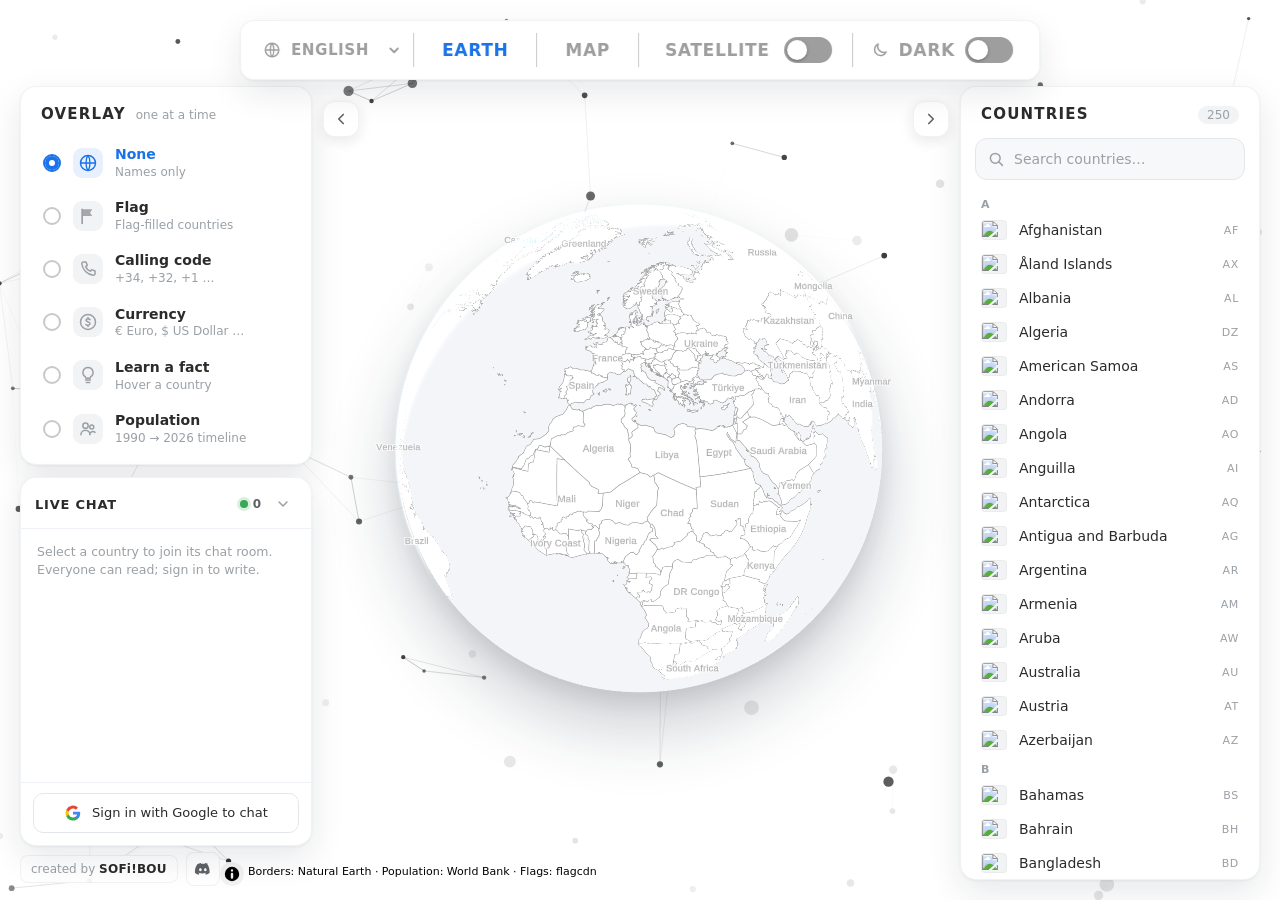
==== commit d75bb1d3: "Add mobile-responsive layout, Discord footer link and onboarding tooltip Mobile responsiveness (js/m" ====
--- a/index.html
+++ b/index.html
@@ -2,7 +2,7 @@
 <html lang="en" dir="ltr">
 <head>
   <meta charset="utf-8">
-  <meta name="viewport" content="width=device-width, initial-scale=1, viewport-fit=cover">
+  <meta name="viewport" content="width=device-width, initial-scale=1.0, maximum-scale=1.0, user-scalable=no, viewport-fit=cover">
   <!-- Content Security Policy: no inline scripts or eval (wasm-unsafe-eval only allows the Arabic text-shaping WebAssembly), resources only from known origins -->
   <meta http-equiv="Content-Security-Policy" content="default-src 'self'; script-src 'self' 'wasm-unsafe-eval' https://cdn.jsdelivr.net; style-src 'self' 'unsafe-inline' https://fonts.googleapis.com; font-src 'self' https://fonts.gstatic.com data:; img-src 'self' data: blob: https:; connect-src 'self' https://*.supabase.co wss://*.supabase.co https://demotiles.maplibre.org https://server.arcgisonline.com https://flagcdn.com https://cdn.jsdelivr.net; worker-src 'self' blob:; child-src blob:; frame-src 'none'; object-src 'none'; base-uri 'self'; form-action 'self'">
   <meta name="referrer" content="strict-origin-when-cross-origin">
@@ -43,7 +43,8 @@
     <span class="viewbar__sep" aria-hidden="true"></span>
     <button type="button" class="viewbar__btn" data-view="map" aria-pressed="false" data-i18n="map">Map</button>
     <span class="viewbar__sep" aria-hidden="true"></span>
-    <label class="viewbar__toggle" for="satToggle">
+    <label class="viewbar__toggle" for="satToggle" data-i18n-title="satellite">
+      <svg class="viewbar__mobicon" viewBox="0 0 24 24" width="18" height="18" aria-hidden="true"><path d="M5 15l4-4M9 19l-4-4M7 13l4 4M14.5 3.5l6 6-3 3-6-6zM11 7l6 6M4 20l3-3" fill="none" stroke="currentColor" stroke-width="1.7" stroke-linecap="round" stroke-linejoin="round"/></svg>
       <span class="viewbar__toggle-text" data-i18n="satellite">Satellite</span>
       <input type="checkbox" id="satToggle" class="switch__input">
       <span class="switch" aria-hidden="true"></span>
@@ -221,10 +222,48 @@
     <span data-i18n="visitors">live visitors</span>
   </div>
 
-  <!-- Footer credit -->
-  <a class="credit" id="creditLink" href="#" target="_blank" rel="noopener noreferrer">
-    <span data-i18n="createdBy">created by</span> <b>SOFi!BOU</b>
-  </a>
+  <!-- Footer credit + Discord -->
+  <div class="footer-credits" id="footerCredits">
+    <a class="credit" id="creditLink" href="#" target="_blank" rel="noopener noreferrer">
+      <span data-i18n="createdBy">created by</span> <b>SOFi!BOU</b>
+    </a>
+    <a class="discord-link" id="discordLink" href="https://discord.gg/95aRvpFem" target="_blank" rel="noopener noreferrer" aria-label="Join our Discord" data-i18n-aria="discord" data-i18n-title="discord">
+      <svg viewBox="0 0 24 24" width="18" height="18" aria-hidden="true"><path fill="currentColor" d="M19.27 5.33C17.94 4.71 16.5 4.26 15 4a.09.09 0 0 0-.07.03c-.18.33-.39.76-.53 1.09a16.1 16.1 0 0 0-4.8 0c-.14-.34-.35-.76-.54-1.09a.08.08 0 0 0-.07-.03c-1.5.26-2.93.71-4.27 1.33a.07.07 0 0 0-.03.02C1.7 9.4.95 13.36 1.32 17.28a.08.08 0 0 0 .03.05 16.2 16.2 0 0 0 4.87 2.46.08.08 0 0 0 .08-.03c.38-.51.71-1.05.99-1.61a.08.08 0 0 0-.04-.11 10.7 10.7 0 0 1-1.53-.73.08.08 0 0 1 0-.13c.1-.08.2-.16.3-.24a.07.07 0 0 1 .08-.01c3.2 1.46 6.67 1.46 9.84 0a.07.07 0 0 1 .08.01c.1.08.2.16.3.24a.08.08 0 0 1 0 .13c-.49.29-1 .53-1.53.73a.08.08 0 0 0-.04.11c.29.56.62 1.1.99 1.61a.08.08 0 0 0 .08.03 16.1 16.1 0 0 0 4.88-2.46.08.08 0 0 0 .03-.05c.44-4.53-.73-8.46-3.1-11.93a.06.06 0 0 0-.03-.02zM8.52 14.91c-.97 0-1.77-.89-1.77-1.98 0-1.1.78-1.99 1.77-1.99 1 0 1.79.9 1.77 1.99 0 1.09-.78 1.98-1.77 1.98zm6.54 0c-.97 0-1.77-.89-1.77-1.98 0-1.1.78-1.99 1.77-1.99 1 0 1.79.9 1.77 1.99 0 1.09-.77 1.98-1.77 1.98z"/></svg>
+    </a>
+  </div>
+
+  <!-- Mobile bottom tab bar (shown only on small screens) -->
+  <nav class="mtabs" id="mtabs" aria-label="Mobile navigation" hidden>
+    <button type="button" class="mtab is-active" data-sheet="none" aria-pressed="true">
+      <svg viewBox="0 0 24 24" aria-hidden="true"><circle cx="12" cy="12" r="8.5" fill="none" stroke="currentColor" stroke-width="1.8"/><path d="M3.5 12h17M12 3.5c2.8 3 2.8 14 0 17M12 3.5c-2.8 3-2.8 14 0 17" fill="none" stroke="currentColor" stroke-width="1.5"/></svg>
+      <span data-i18n="tabMap">Map</span>
+    </button>
+    <button type="button" class="mtab" data-sheet="overlay" aria-pressed="false">
+      <svg viewBox="0 0 24 24" aria-hidden="true"><path d="M12 3l8 4.5-8 4.5-8-4.5L12 3z" fill="none" stroke="currentColor" stroke-width="1.8" stroke-linejoin="round"/><path d="M4 12l8 4.5 8-4.5M4 16.5L12 21l8-4.5" fill="none" stroke="currentColor" stroke-width="1.8" stroke-linejoin="round"/></svg>
+      <span data-i18n="tabOverlay">Overlay</span>
+    </button>
+    <button type="button" class="mtab" data-sheet="dir" aria-pressed="false">
+      <svg viewBox="0 0 24 24" aria-hidden="true"><path d="M9 6h11M9 12h11M9 18h11M4 6h.01M4 12h.01M4 18h.01" fill="none" stroke="currentColor" stroke-width="1.9" stroke-linecap="round"/></svg>
+      <span data-i18n="tabCountries">Countries</span>
+    </button>
+    <button type="button" class="mtab" data-sheet="chat" aria-pressed="false">
+      <svg viewBox="0 0 24 24" aria-hidden="true"><path d="M4 5h16v11H8l-4 3.5V5z" fill="none" stroke="currentColor" stroke-width="1.8" stroke-linejoin="round"/></svg>
+      <span data-i18n="tabChat">Chat</span>
+      <i class="mtab__badge" id="mtabChatBadge" hidden></i>
+    </button>
+  </nav>
+
+  <!-- First-sign-in onboarding spotlight (Discord) -->
+  <div class="spotlight" id="discordGuide" hidden>
+    <div class="spotlight__hole" id="spotlightHole" aria-hidden="true"></div>
+    <div class="spotlight__card" id="spotlightCard" role="dialog" aria-modal="true" aria-labelledby="spotlightText">
+      <span class="spotlight__icon" aria-hidden="true">
+        <svg viewBox="0 0 24 24" width="24" height="24"><path fill="currentColor" d="M19.27 5.33C17.94 4.71 16.5 4.26 15 4a.09.09 0 0 0-.07.03c-.18.33-.39.76-.53 1.09a16.1 16.1 0 0 0-4.8 0c-.14-.34-.35-.76-.54-1.09a.08.08 0 0 0-.07-.03c-1.5.26-2.93.71-4.27 1.33a.07.07 0 0 0-.03.02C1.7 9.4.95 13.36 1.32 17.28a.08.08 0 0 0 .03.05 16.2 16.2 0 0 0 4.87 2.46.08.08 0 0 0 .08-.03c.38-.51.71-1.05.99-1.61a.08.08 0 0 0-.04-.11 10.7 10.7 0 0 1-1.53-.73.08.08 0 0 1 0-.13c.1-.08.2-.16.3-.24a.07.07 0 0 1 .08-.01c3.2 1.46 6.67 1.46 9.84 0a.07.07 0 0 1 .08.01c.1.08.2.16.3.24a.08.08 0 0 1 0 .13c-.49.29-1 .53-1.53.73a.08.08 0 0 0-.04.11c.29.56.62 1.1.99 1.61a.08.08 0 0 0 .08.03 16.1 16.1 0 0 0 4.88-2.46.08.08 0 0 0 .03-.05c.44-4.53-.73-8.46-3.1-11.93a.06.06 0 0 0-.03-.02zM8.52 14.91c-.97 0-1.77-.89-1.77-1.98 0-1.1.78-1.99 1.77-1.99 1 0 1.79.9 1.77 1.99 0 1.09-.78 1.98-1.77 1.98zm6.54 0c-.97 0-1.77-.89-1.77-1.98 0-1.1.78-1.99 1.77-1.99 1 0 1.79.9 1.77 1.99 0 1.09-.77 1.98-1.77 1.98z"/></svg>
+      </span>
+      <p class="spotlight__text" id="spotlightText" data-i18n="discordGuideText">Continue the conversation or join a voice call on our Discord server!</p>
+      <button type="button" class="spotlight__btn" id="spotlightBtn" data-i18n="discordGuideBtn">Got it</button>
+    </div>
+  </div>
 
   <!-- Transient status toast -->
   <div class="toast" id="toast" role="status" aria-live="polite" hidden></div>
@@ -250,5 +289,7 @@
   <script src="js/geo.js"></script>
   <script src="js/chat.js"></script>
   <script src="js/app.js"></script>
+  <script src="js/mobile.js"></script>
+  <script src="js/onboarding.js"></script>
 </body>
 </html>
--- a/css/style.css
+++ b/css/style.css
@@ -431,6 +431,9 @@
 .chat__msg { display: flex; gap: 8px; align-items: flex-start; padding: 6px 8px; border-radius: 10px; }
 .chat__msg:hover { background: var(--hover-bg); }
 .chat__msg.is-own .chat__meta b { color: var(--blue); }
+.chat__msg.is-pending { opacity: .6; }
+.chat__msg.is-pending .chat__text::after { content: " ·"; color: var(--ink-3); animation: pending-pulse 1s ease-in-out infinite; }
+@keyframes pending-pulse { 50% { opacity: .3; } }
 .chat__avatar { width: 26px; height: 26px; border-radius: 50%; background: var(--chip); color: var(--ink-2); font-size: 12px; font-weight: 700; display: grid; place-items: center; overflow: hidden; flex: none; }
 .chat__avatar img { width: 26px; height: 26px; display: block; object-fit: cover; }
 .chat__main { flex: 1 1 auto; min-width: 0; }
@@ -489,8 +492,8 @@
 .visitors b { color: var(--ink); font-variant-numeric: tabular-nums; }
 .visitors__dot { width: 8px; height: 8px; border-radius: 50%; background: var(--green); box-shadow: 0 0 0 3px rgba(52, 168, 83, 0.2); animation: pulse-dot 2s infinite; }
 @keyframes pulse-dot { 50% { box-shadow: 0 0 0 6px rgba(52, 168, 83, 0.08); } }
+.footer-credits { position: fixed; left: var(--gap); bottom: 14px; z-index: 14; display: flex; align-items: center; gap: 8px; }
 .credit {
-  position: fixed; left: var(--gap); bottom: 14px; z-index: 14;
   font-size: 12px; color: var(--ink-3); text-decoration: none;
   padding: 6px 10px; border-radius: 8px;
   background: var(--panel-glass); border: 1px solid var(--panel-border);
@@ -500,7 +503,45 @@
 .credit:hover { color: var(--ink-2); }
 .credit:hover b { color: var(--blue); }
 .credit:focus-visible { outline: 2px solid var(--blue); outline-offset: 2px; }
-.maplibregl-ctrl-bottom-left { left: calc(var(--gap) + 152px); bottom: 14px; }
+/* Discord footer link — muted like the credit, brand blurple on hover, adapts to light/dark */
+.discord-link {
+  display: grid; place-items: center; width: 34px; height: 34px; flex: none;
+  color: var(--ink-2); text-decoration: none;
+  border-radius: 8px; background: var(--panel-glass); border: 1px solid var(--panel-border);
+  transition: color .2s var(--ease), background-color .35s var(--ease), transform .15s var(--ease);
+}
+.discord-link svg { width: 18px; height: 18px; }
+.discord-link:hover { color: #5865F2; }
+.discord-link:active { transform: scale(0.94); }
+.discord-link:focus-visible { outline: 2px solid var(--blue); outline-offset: 2px; }
+
+/* First-sign-in spotlight onboarding (Discord) */
+.spotlight { position: fixed; inset: 0; z-index: 60; }
+.spotlight[hidden] { display: none; }
+.spotlight__hole {
+  position: fixed; border-radius: 50%; pointer-events: none;
+  box-shadow: 0 0 0 9999px rgba(10, 12, 16, 0.62);
+  outline: 2px solid rgba(255, 255, 255, 0.85); outline-offset: 2px;
+}
+.spotlight__card {
+  position: fixed; max-width: min(300px, calc(100vw - 24px));
+  background: var(--panel); color: var(--ink);
+  border-radius: 14px; box-shadow: var(--shadow); border: 1px solid var(--panel-border);
+  padding: 16px; animation: rise .25s var(--ease);
+}
+.spotlight__icon { width: 40px; height: 40px; border-radius: 10px; display: grid; place-items: center; color: #fff; background: #5865F2; margin-bottom: 10px; }
+.spotlight__text { margin: 0 0 14px; font-size: 14px; line-height: 1.45; color: var(--ink); }
+.spotlight__btn {
+  appearance: none; border: 0; background: #5865F2; color: #fff;
+  font-weight: 700; font-size: 14px; padding: 11px 18px; border-radius: 10px; cursor: pointer;
+  min-height: 44px; width: 100%;
+  transition: filter .15s var(--ease), transform .15s var(--ease);
+}
+.spotlight__btn:hover { filter: brightness(1.08); }
+.spotlight__btn:active { transform: scale(0.98); }
+.spotlight__btn:focus-visible { outline: 2px solid #fff; outline-offset: 2px; }
+/* clear the footer credit + Discord icon cluster on the bottom-left */
+.maplibregl-ctrl-bottom-left { left: calc(var(--gap) + 200px); bottom: 14px; }
 
 /* ---------- RTL ---------- */
 [dir="rtl"] .viewbar__select { padding: 10px 4px 10px 24px; background-position: left 2px center; }
@@ -522,32 +563,129 @@
   .viewbar__toggle-text { font-size: 15px; }
   .viewbar__select { font-size: 14px; }
 }
-@media (max-width: 860px) {
+/* Tablet / narrow desktop (769–900px): shrunk desktop layout */
+@media (min-width: 769px) and (max-width: 900px) {
   :root { --gap: 12px; }
   .viewbar { top: 10px; padding: 4px 6px; border-radius: 12px; }
-  .viewbar__btn { padding: 8px 10px; font-size: 13px; }
-  .viewbar__toggle { padding: 8px 8px 8px 10px; gap: 8px; }
+  .viewbar__btn { padding: 9px 12px; font-size: 14px; }
+  .viewbar__toggle { padding: 9px 10px; gap: 8px; }
   .viewbar__toggle--dark .viewbar__toggle-text { display: none; }
-  .viewbar__toggle-text { font-size: 13px; }
-  .viewbar__select { font-size: 12px; padding-right: 20px; }
-  .switch { width: 40px; height: 22px; }
+  .viewbar__toggle-text { font-size: 14px; }
+  .viewbar__select { font-size: 13px; padding-right: 22px; }
+  .panel--right, .left-col { top: 64px; }
+  .left-col { width: 250px; }
+  .panel--right { width: 250px; }
+}
+
+.viewbar__mobicon { display: none; }
+
+/* ---------- Mobile: bottom tab bar + bottom sheets (≤768px) ---------- */
+@media (max-width: 768px) {
+  :root { --gap: 12px; --tabbar-h: 58px; --kb: 0px; }
+
+  /* Top control bar: compact single row with 44px targets; scrolls horizontally only if it must */
+  .viewbar {
+    top: max(8px, env(safe-area-inset-top)); padding: 2px 4px; border-radius: 12px; gap: 0;
+    max-width: calc(100vw - 12px); overflow-x: auto; overflow-y: hidden;
+    -webkit-overflow-scrolling: touch; scrollbar-width: none; flex-wrap: nowrap;
+  }
+  .viewbar::-webkit-scrollbar { display: none; }
+  .viewbar__sep { display: none; }
+  .viewbar__btn { padding: 11px 9px; font-size: 13.5px; min-height: 44px; }
+  .viewbar__lang { padding-inline: 4px 0; }
+  .viewbar__lang svg { display: none; }
+  .viewbar__select { font-size: 12.5px; padding: 11px 18px 11px 4px; min-height: 44px; max-width: 80px; }
+  .viewbar__toggle { min-height: 44px; padding: 8px 5px; gap: 5px; }
+  .viewbar__toggle .viewbar__toggle-text { display: none; }   /* icons + switches only, to save width */
+  .viewbar__mobicon { display: block; color: var(--grey); }
+  .viewbar__toggle.is-on .viewbar__mobicon { color: var(--green); }
+  .viewbar__toggle--dark.is-on .viewbar__moon { color: var(--blue); }
+  .switch { width: 38px; height: 22px; }
   .switch::after { width: 16px; height: 16px; }
-  .switch__input:checked + .switch::after { transform: translateX(18px); }
-  .panel--right, .left-col { top: 64px; }
-  .left-col { width: 240px; }
-  .panel--right { width: 240px; }
-  .infocard { max-width: 240px; }
-  .credit { padding: 5px 8px; font-size: 11px; }
-  .maplibregl-ctrl-bottom-left { left: calc(var(--gap) + 132px); }
-}
-@media (max-width: 600px) {
-  /* both panels stay open by default; keep them side by side instead of overlapping */
-  .left-col { width: 46vw; }
-  .panel--right { width: 46vw; }
-  .panel--left { max-height: 46vh; }
-  .overlay-opt__text small { display: none; }
-  .visitors { bottom: 52px; }
-}
+  .switch__input:checked + .switch::after { transform: translateX(16px); }
+
+  /* The left column stops being a box; its two panels become independent bottom sheets */
+  .left-col { position: static; inset: auto; width: auto; transform: none !important; display: contents; }
+
+  /* Every floating panel becomes a full-width bottom sheet resting above the tab bar */
+  #overlayPanel, #chatPanel, .panel--right {
+    position: fixed; left: 0; right: 0; top: auto;
+    bottom: calc(var(--tabbar-h) + env(safe-area-inset-bottom));
+    width: 100%; max-width: none; max-height: 74vh; min-height: 0; overflow: hidden;
+    border-radius: 18px 18px 0 0;
+    transform: translateY(115%);
+    transition: transform .3s var(--ease);
+    z-index: 40; box-shadow: 0 -10px 30px rgba(20, 30, 50, 0.16);
+  }
+  .panel__handle { display: none; }             /* sheets open/close via the tab bar */
+  .chat__min { display: none; }
+  body[data-sheet="overlay"] #overlayPanel,
+  body[data-sheet="chat"] #chatPanel,
+  body[data-sheet="dir"] .panel--right { transform: translateY(0); }
+
+  /* drag-handle affordance + room for it */
+  #overlayPanel::before, #chatPanel::before, .panel--right::before {
+    content: ""; position: absolute; top: 7px; left: 50%; transform: translateX(-50%);
+    width: 40px; height: 4px; border-radius: 2px; background: var(--track); z-index: 3;
+  }
+  .panel__head, .chat__head { padding-top: 18px; }
+  .overlay-opt__text small { display: block; }
+
+  /* Chat sheet: partial height so the map stays visible; raise it above the keyboard when typing */
+  body[data-sheet="chat"] #chatPanel { bottom: calc(var(--tabbar-h) + env(safe-area-inset-bottom) + var(--kb)); }
+  body.kb-open .mtabs { transform: translateY(110%); }
+  body.kb-open[data-sheet="chat"] #chatPanel { bottom: var(--kb); max-height: calc(100dvh - var(--kb) - 8px); }
+  .chat__input, .search__input { font-size: 16px; }   /* ≥16px stops iOS focus-zoom */
+
+  /* Bottom tab bar */
+  .mtabs {
+    display: flex; position: fixed; left: 0; right: 0; bottom: 0; z-index: 45;
+    height: calc(var(--tabbar-h) + env(safe-area-inset-bottom));
+    padding-bottom: env(safe-area-inset-bottom);
+    background: var(--panel-glass); backdrop-filter: blur(10px); -webkit-backdrop-filter: blur(10px);
+    border-top: 1px solid var(--panel-border);
+    transition: transform .3s var(--ease);
+  }
+  .mtab {
+    flex: 1 1 0; min-width: 0; min-height: 44px; border: 0; background: transparent;
+    display: flex; flex-direction: column; align-items: center; justify-content: center; gap: 3px;
+    color: var(--ink-3); font-size: 11px; font-weight: 600; position: relative;
+    -webkit-tap-highlight-color: transparent;
+  }
+  .mtab svg { width: 22px; height: 22px; }
+  .mtab.is-active { color: var(--blue); }
+  .mtab__badge { position: absolute; top: 7px; right: calc(50% - 19px); width: 8px; height: 8px; border-radius: 50%; background: var(--green); box-shadow: 0 0 0 2px var(--panel); }
+  .mtab__badge[hidden] { display: none; }
+
+  /* keep floating chrome clear of the tab bar, on separate lines so they never collide:
+     visitors on the upper line (centred), credit + attribution on the lower line (left / right) */
+  .visitors { bottom: calc(var(--tabbar-h) + env(safe-area-inset-bottom) + 44px); }
+  .footer-credits { bottom: calc(var(--tabbar-h) + env(safe-area-inset-bottom) + 8px); gap: 6px; }
+  .credit { font-size: 11px; padding: 5px 8px; }
+  .discord-link { width: 30px; height: 30px; }
+  /* attribution: a compact truncated pill bottom-right so it never overruns the footer */
+  .maplibregl-ctrl-bottom-left { bottom: calc(var(--tabbar-h) + env(safe-area-inset-bottom) + 8px); left: auto; right: var(--gap); }
+  .maplibregl-ctrl-attrib-button { display: none; }
+  .maplibregl-ctrl-attrib.maplibregl-compact { min-height: 0; padding: 2px 8px; border-radius: 8px; }
+  .maplibregl-ctrl-attrib .maplibregl-ctrl-attrib-inner {
+    display: block !important; max-width: 42vw; white-space: nowrap; overflow: hidden; text-overflow: ellipsis; font-size: 10px;
+  }
+  body[data-sheet]:not([data-sheet="none"]) .footer-credits,
+  body[data-sheet]:not([data-sheet="none"]) .visitors,
+  body[data-sheet]:not([data-sheet="none"]) .maplibregl-ctrl-bottom-left { opacity: 0; pointer-events: none; }
+  .infocard { max-width: min(86vw, 320px); }
+
+  /* comfortable tap targets inside sheets */
+  .overlay-opt { padding: 12px 10px; }
+  .dir__item { padding: 12px; min-height: 44px; }
+  .chat__send { width: 44px; height: 44px; }
+  .chat__out, .search__clear { min-width: 40px; min-height: 40px; }
+  .chat__report { opacity: 1; padding: 8px 10px; }   /* no hover on touch: always visible */
+  .btn { min-height: 46px; }
+  .modal__card { border-radius: 16px 16px 0 0; align-self: flex-end; width: 100%; }
+  .modal { align-items: flex-end; padding: 0; }
+}
+
 @media (prefers-reduced-motion: reduce) {
   * { transition-duration: .01ms !important; animation-duration: .01ms !important; }
 }
